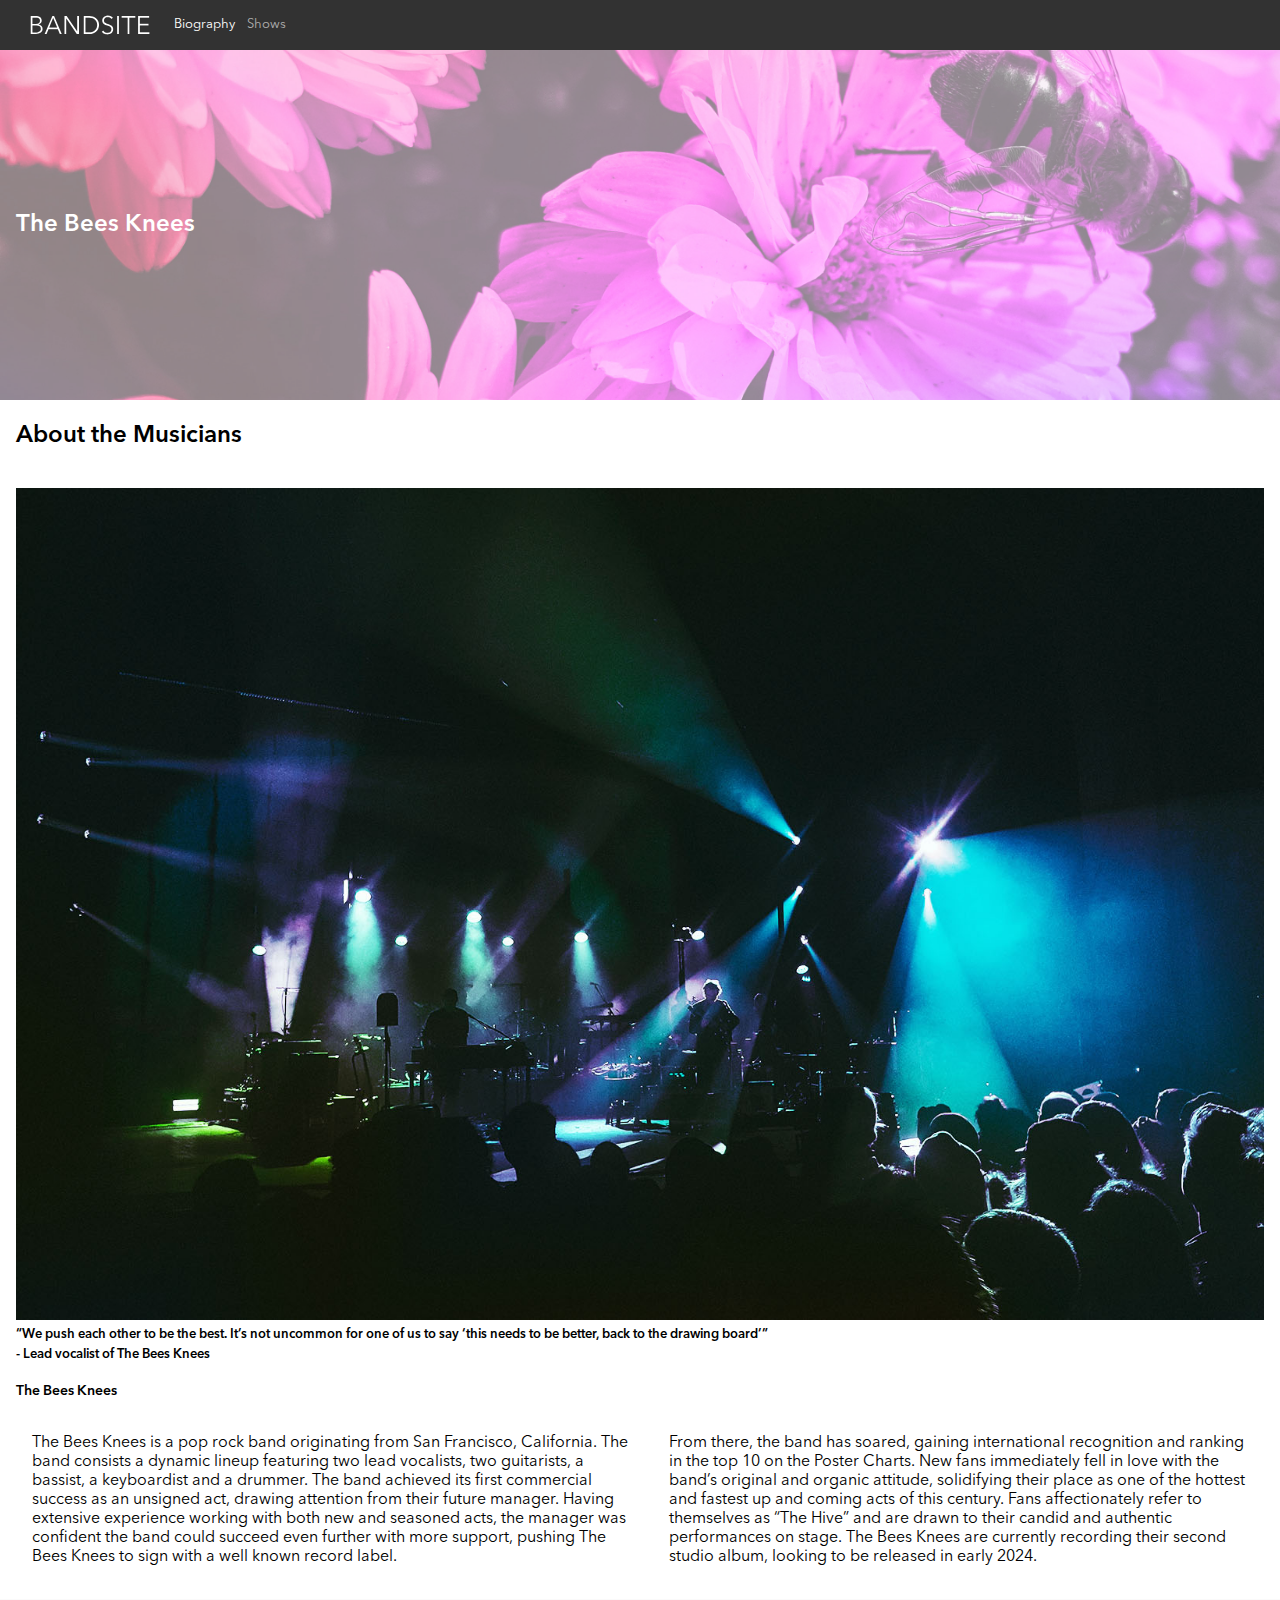
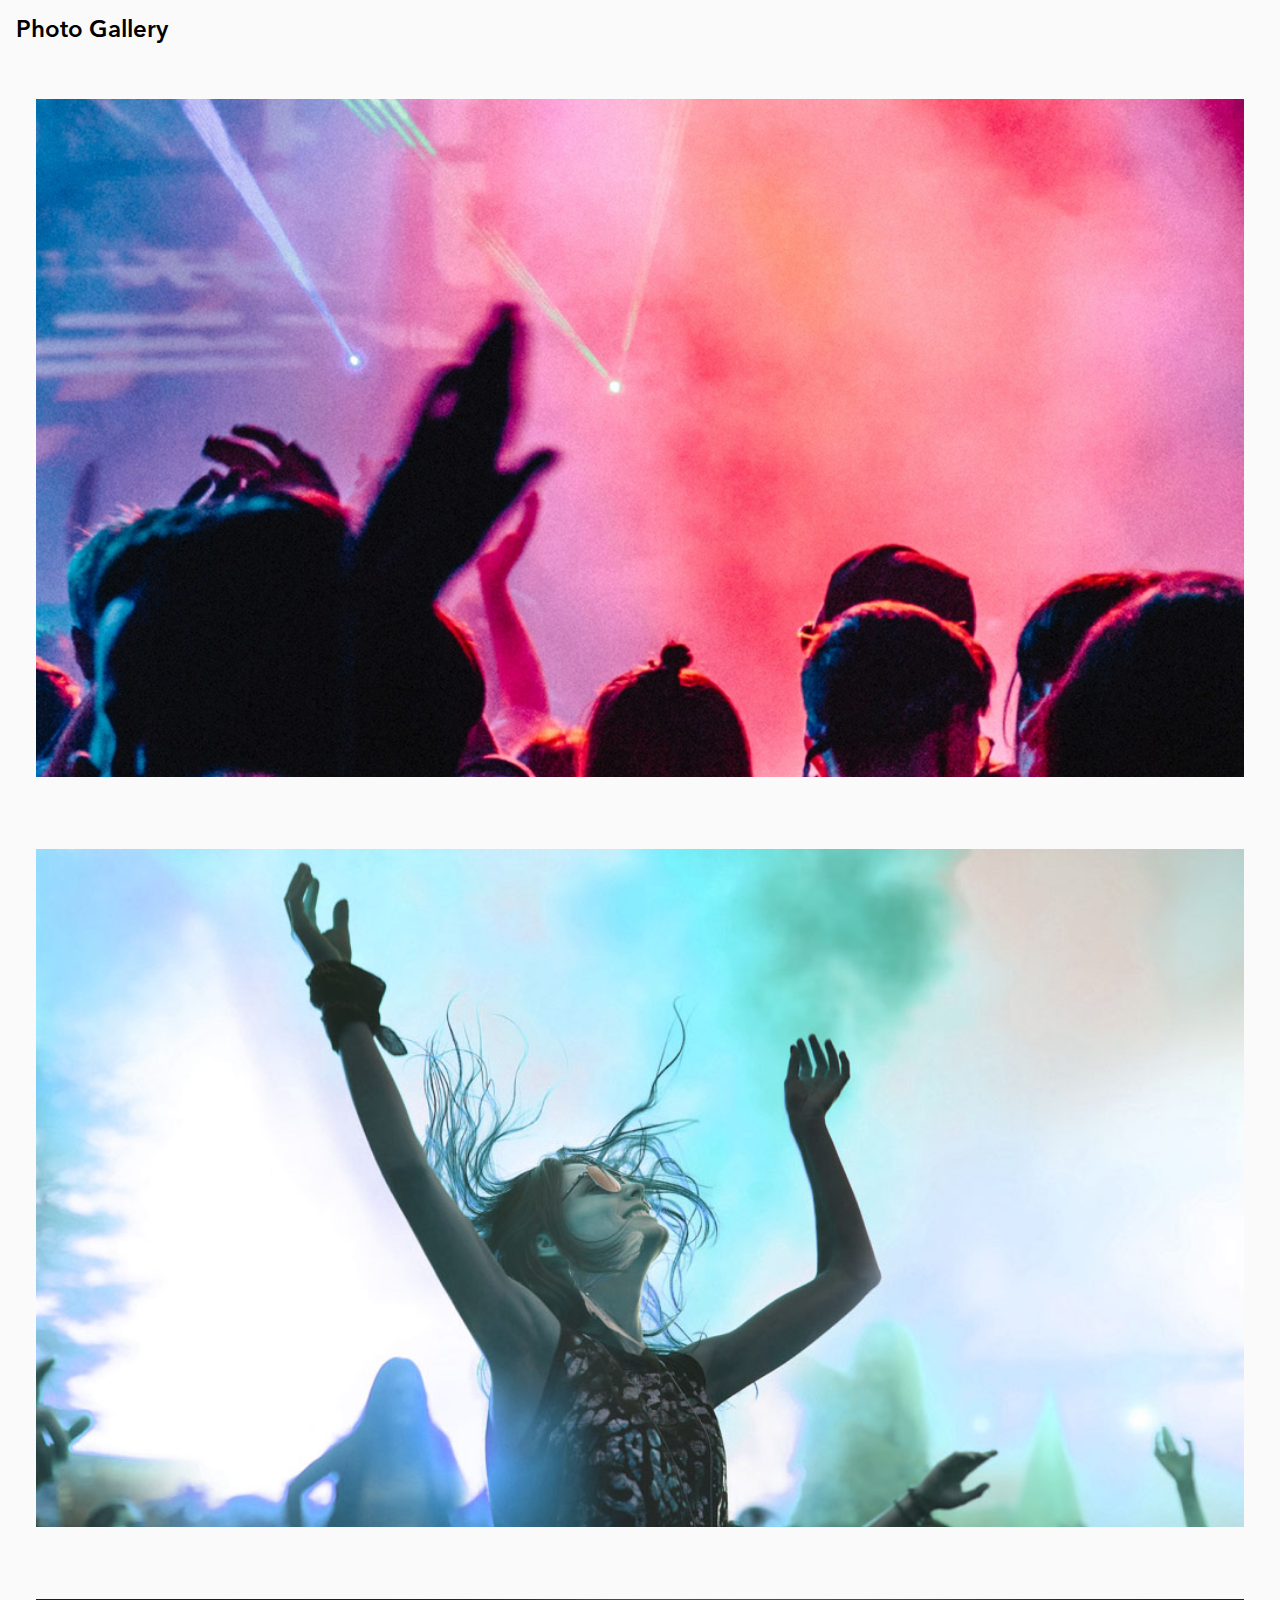
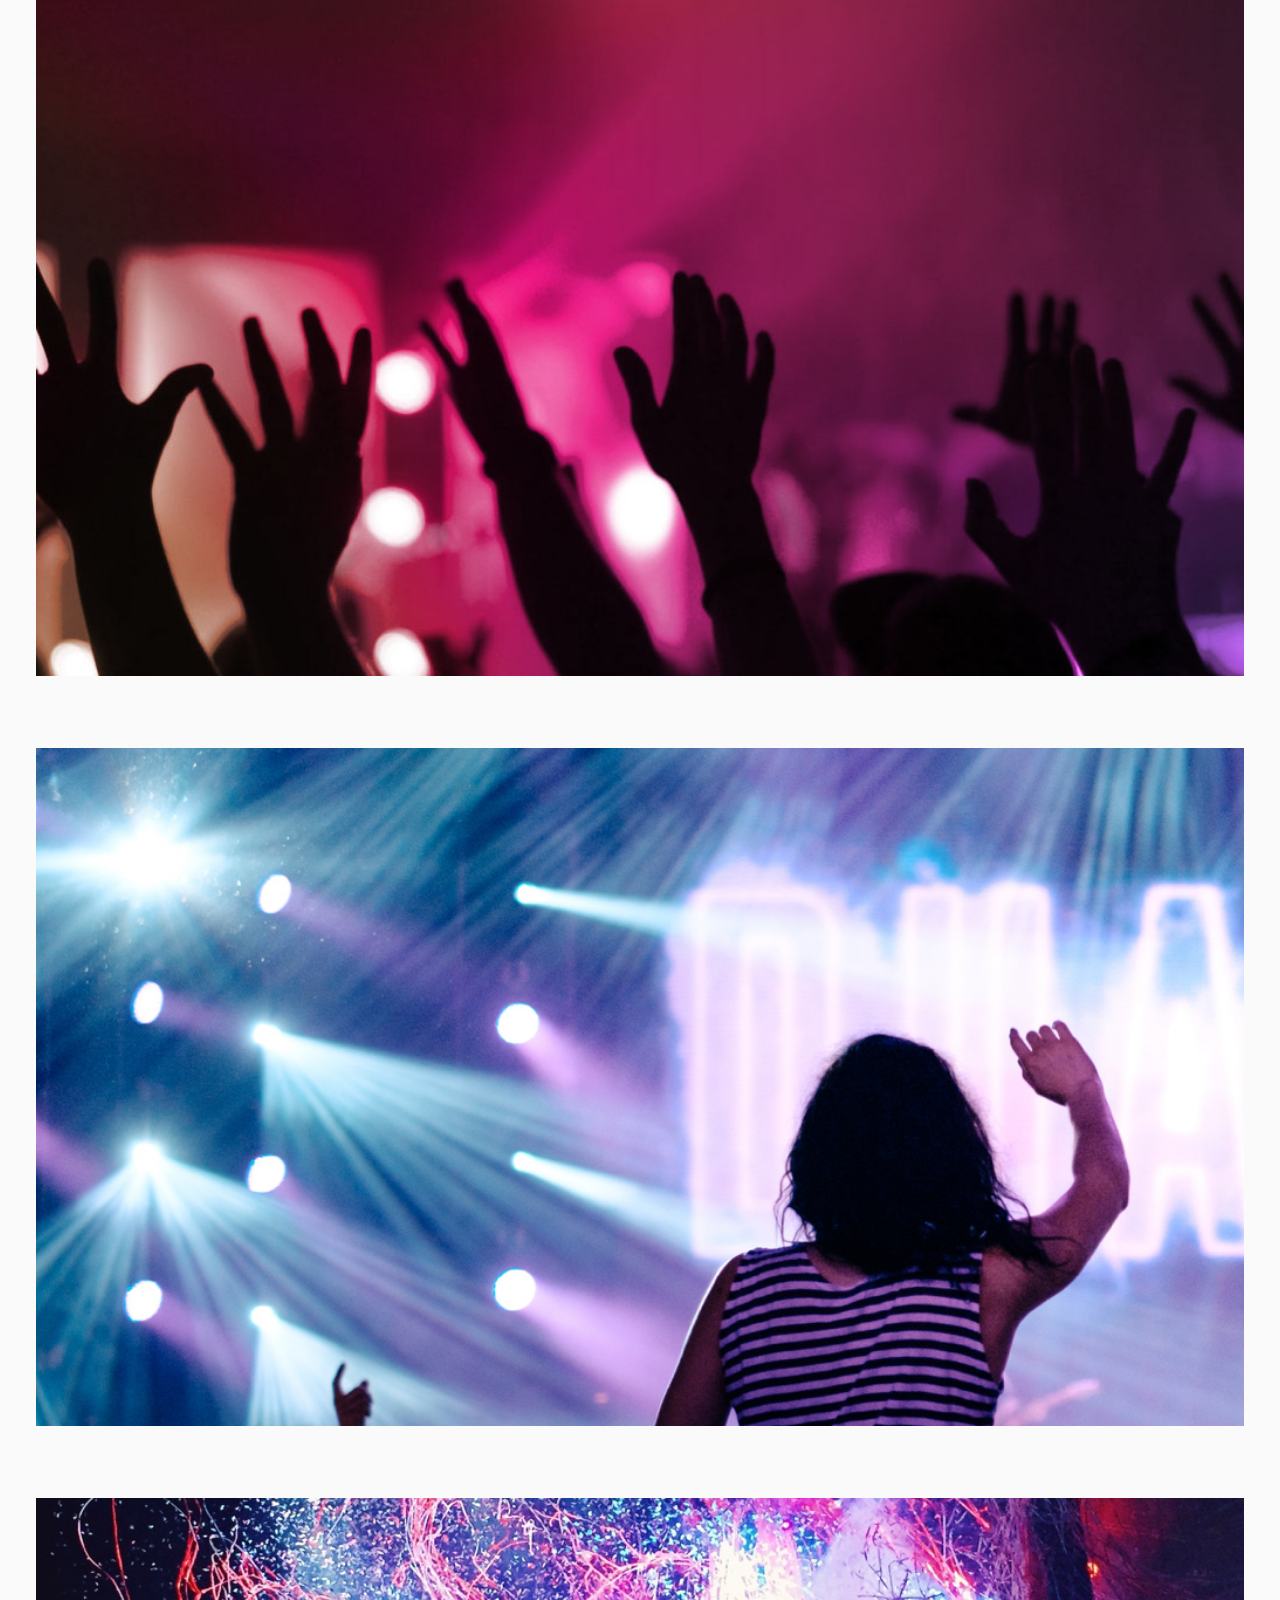
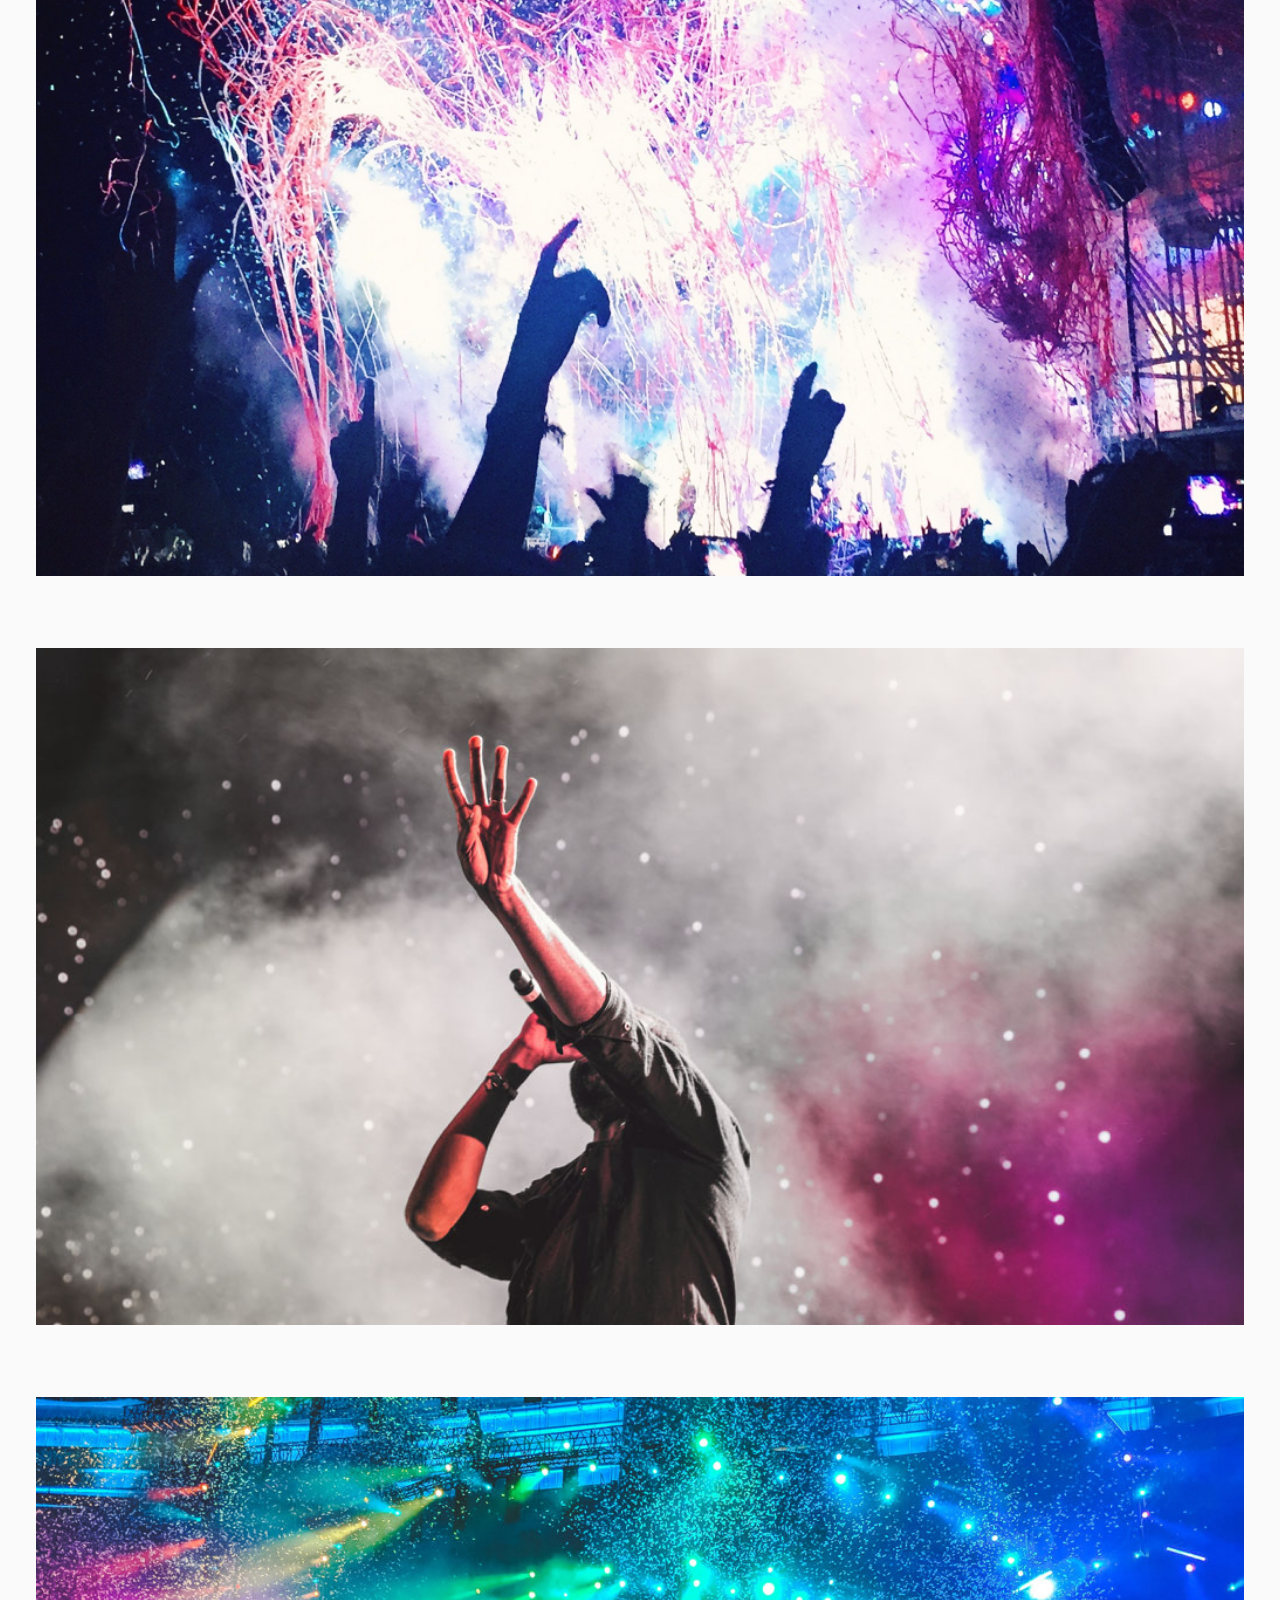
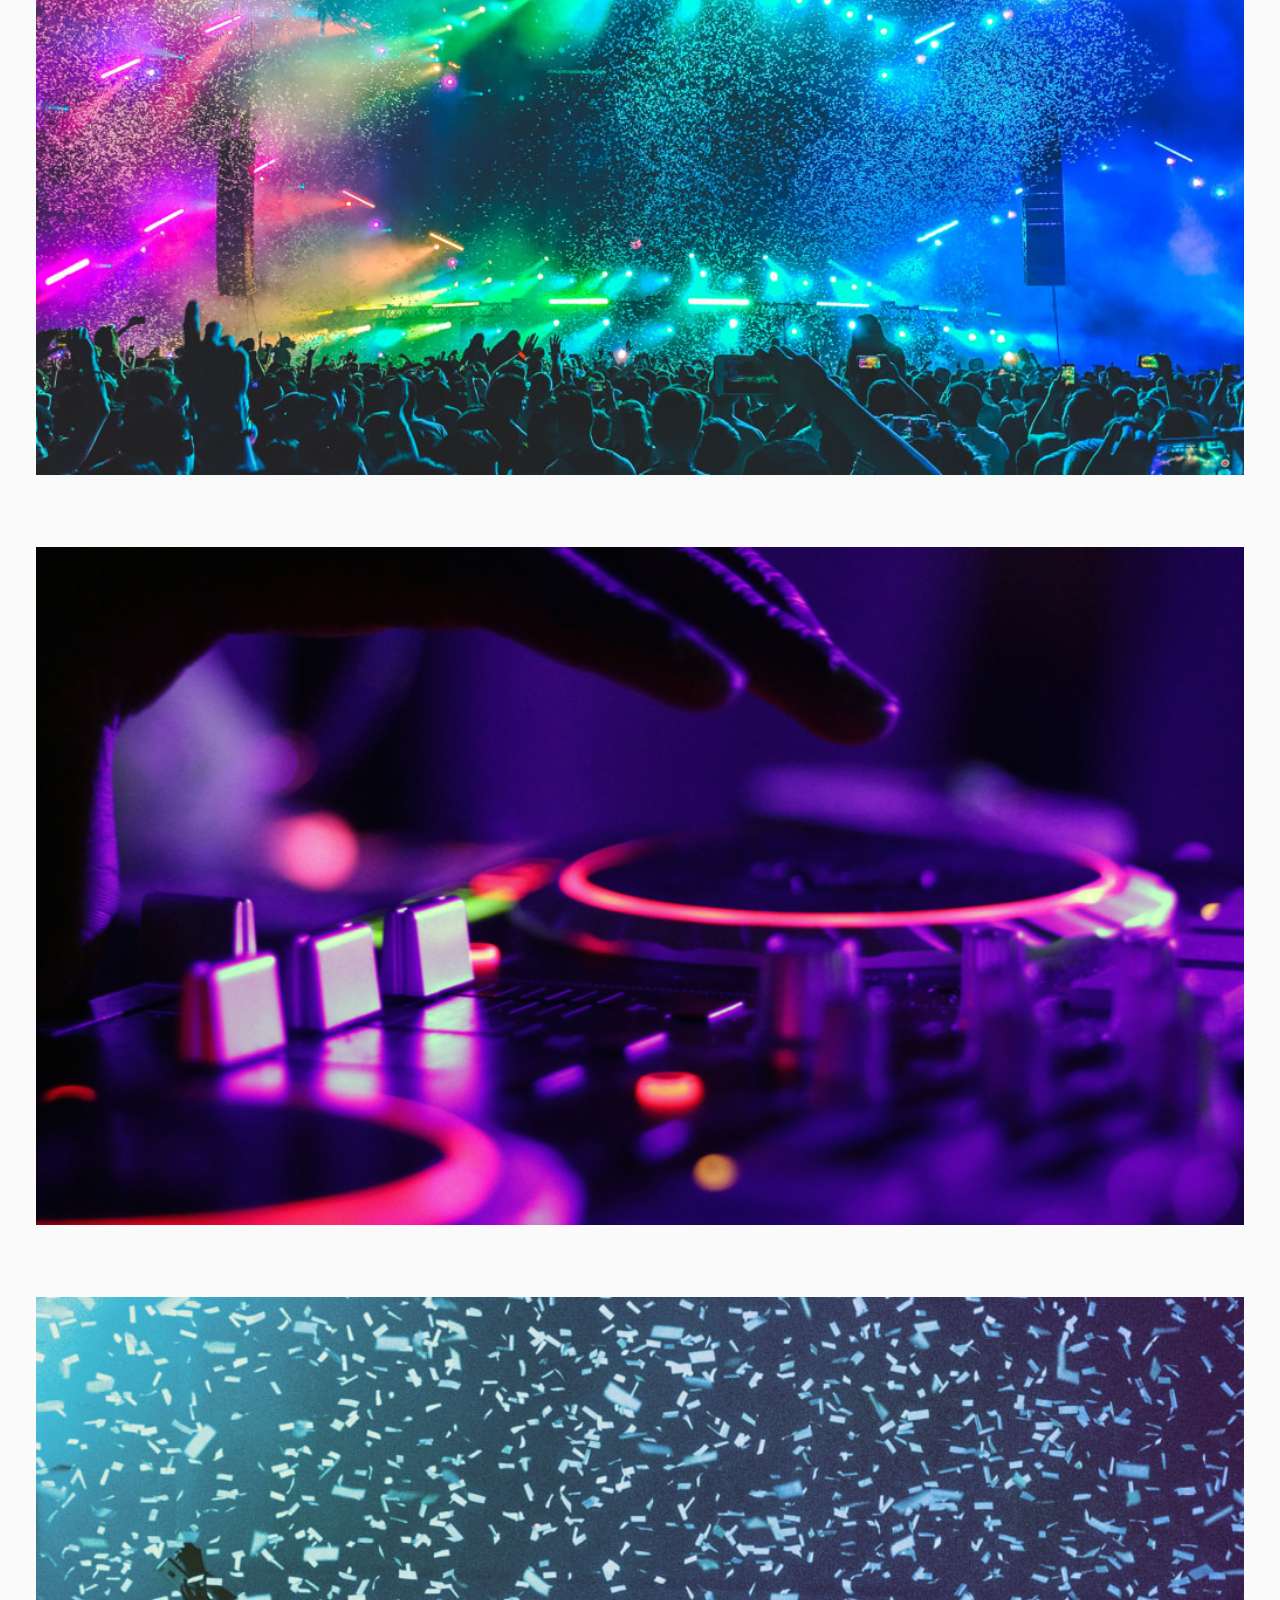
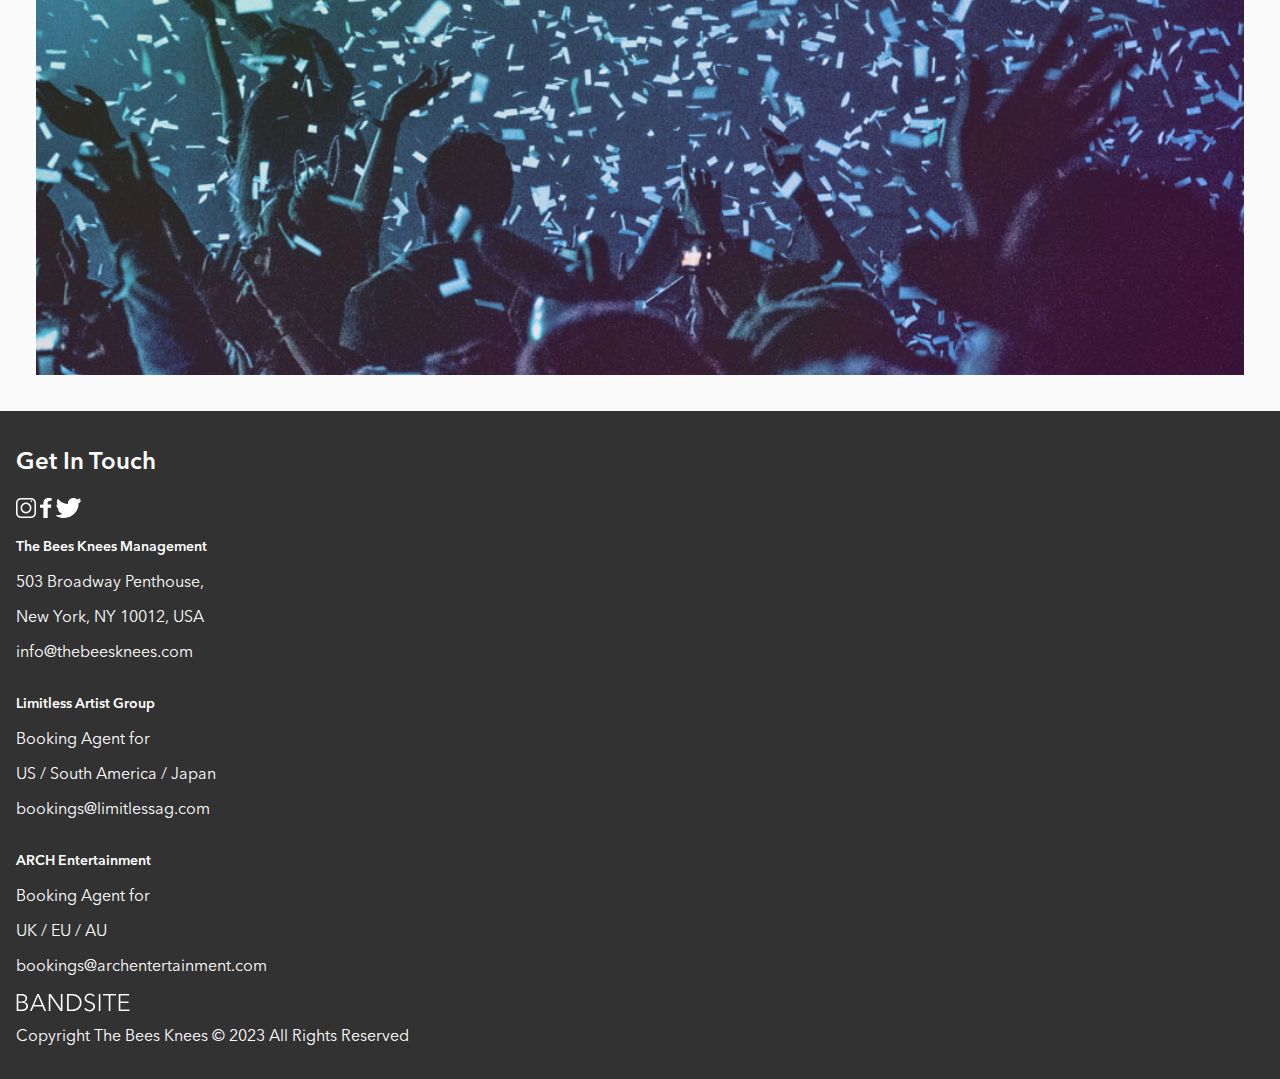
==== index.html @ f6062634 ""add footer classes" git push" ====
<!DOCTYPE html>
<html lang="en">
<head>
    <meta charset="UTF-8">
    <meta name="viewport" content="width=device-width, initial-scale=1.0">
    <link href="/styles/scss/css/bio.css"  rel="stylesheet">
    <title>Bandsite</title>
</head>
<body>
    <header class="header">
        <img src="/assets/logos/Logo-bandsite.svg" alt="logo" class="header__image">
        <nav classs="header__nav-bar">
            <ul class="header__nav-bar__list">
                <li class="header__nav-bar__list__item1">Biography</li>
                <li class="header__nav-bar__list__item2">Shows</li>
            </ul>
        </nav>
    </header>
    <section>
        <div class="hero">
            <h1 class="hero__heading">The Bees Knees</h1>
        </div>
        
    </section>
    <main class="info">
        <h2 class="info__heading">About the Musicians</h2>
        <figure class="info__figure">
            <img class="info__figure__band-img" src="/assets/images/band.jpg" alt="band image">
            <figcaptions class="info__figure__captions">“We push each other to be the best. It’s not uncommon for one of us to say ‘this needs to be better, back to the drawing board’” <br />- Lead vocalist of The Bees Knees</figcaptions>
        </figure>
        <h3 class="info__subheader">The Bees Knees</h3>
        <div class="info__subheader__paragraphs">
            <p class="info__subheader__paragraphs__1">The Bees Knees is a pop rock band originating from San Francisco, California. 
        The band consists a dynamic lineup featuring two lead vocalists, two guitarists, a bassist, a keyboardist and a drummer. 
        The band achieved its first commercial success as an unsigned act, drawing attention from their future manager. 
        Having extensive experience working with both new and seasoned acts, the manager was confident the band could 
        succeed even further with more support, pushing The Bees Knees to sign with a well known record label.</p>
            <p class="info__subheader__paragraphs__2">From there, the band has soared, gaining international recognition and ranking in the top 10 on the Poster Charts. 
            New fans immediately fell in love with the band’s original and organic attitude, solidifying their place as one of 
            the hottest and fastest up and coming acts of this century. Fans affectionately refer to themselves as “The Hive” 
            and are drawn to their candid and authentic performances on stage. The Bees Knees are currently recording 
            their second studio album, looking to be released in early 2024.</p>
        </div>   
    </main>
    <section class="gallery">
        <h2 class="gallery__header">Photo Gallery</h2>
        <div class="gallery__items">
            <img class="gallery__items__photo" src="/assets/images/Photo-gallery-1.jpg" alt="image dancing people">
            <img class="gallery__items__photo" src="/assets/images/Photo-gallery-2.jpg" alt="image dancing woman">
            <img class="gallery__items__photo" src="/assets/images/Photo-gallery-3.jpg" alt="dance floor">
            <img class="gallery__items__photo" src="/assets/images/Photo-gallery-4.jpg" alt="dancing people">
            <img class="gallery__items__photo" src="/assets/images/Photo-gallery-5.jpg" alt="dance floor">
            <img class="gallery__items__photo" src="/assets/images/Photo-gallery-6.jpg" alt="singer">
            <img class="gallery__items__photo" src="/assets/images/Photo-gallery-7.jpg" alt="dance floor">
            <img class="gallery__items__photo" src="/assets/images/Photo-gallery-8.jpg" alt="artist">
            <img class="gallery__items__photo" src="/assets/images/Photo-gallery-9.jpg" alt="dance floor">
        </div>
    </section>
    <footer class="main__footer">
        <div class="main__footer__social">
            <h2>Get In Touch</h2>
            <div class="main__footer__social__icons">
                <img src="/assets/icons/SVG/Icon-instagram.svg" alt="">
                <img src="/assets/icons/SVG/Icon-facebook.svg" alt="">
                <img src="/assets/icons/SVG/Icon-twitter.svg" alt="">
            </div>
        </div>
        <div class="main__footer__address">
            <h3>The Bees Knees Management</h3>
            <p>503 Broadway Penthouse,</p>
            <p>New York, NY 10012, USA</p>   
            <p>info@thebeesknees.com</p>
        </div>
        <div class="main__footer__contact1">
            <h3>Limitless Artist Group</h3>
            <p>Booking Agent for</p>
            <p>US / South America / Japan</p>
            <p>bookings@limitlessag.com</p>
        </div>
        <div class="main__footer__contact2">
            <h3>ARCH Entertainment</h3>
            <p>Booking Agent for</p>
            <p>UK / EU / AU</p>
            <p>bookings@archentertainment.com</p>
        </div >
        <img class="main__footer__logo" src="/assets/logos/Logo-bandsite.svg" alt="logo">
        <p class="main__footer__copyright">Copyright The Bees Knees © 2023 All Rights Reserved</p>
    </footer>
</body>
</html>
---- styles/scss/css/bio.css ----
@font-face {
  font-family: "Avenir Regular";
  src: url("/assets/fonts/AvenirNextLTPro-Regular.otf") format("truetype");
  font-weight: 400;
}
@font-face {
  font-family: "Avenir Demi";
  src: url("/assets/fonts/AvenirNextLTPro-Demi.otf") format("truetype");
  font-weight: 600;
}
@font-face {
  font-family: "Avenir Bold";
  src: url("/assets/fonts/AvenirNextLTPro-Bold.otf") format("truetype");
}
p {
  font-family: "Avenir Regular";
}

h1 {
  font-family: "Avenir Demi";
  font-size: 24px;
  line-height: 32px;
  font-weight: 700;
}

h2 {
  font-family: "Avenir Demi";
  font-size: 24px;
  line-height: 32px;
  font-weight: 700;
}

h3 {
  font-family: "Avenir Demi";
  font-size: 14px;
  line-height: 22px;
  font-weight: 600;
}

ul li {
  font-family: "Avenir Regular";
  font-size: 13px;
  line-height: 18px;
  font-weight: 400;
}

*, *::before,
*::after {
  box-sizing: border-box;
}

body {
  margin: 0;
}

.header {
  background-color: #323232;
  display: flex;
  align-items: center;
}
.header__image {
  display: flex;
  width: 120px;
  height: 20px;
  margin-left: 30px;
}
.header__nav-bar {
  display: flex;
  flex-direction: row;
  align-items: center;
}
.header__nav-bar__list {
  list-style-type: none;
  display: flex;
  padding-left: 12px;
}
.header__nav-bar__list__item1 {
  padding-left: 12px;
  color: #FFFFFF;
}
.header__nav-bar__list__item2 {
  padding-left: 12px;
  color: #AFAFAF;
}

.hero {
  background-image: url(/assets/images/hero-bio.jpg);
  background-position: center center;
  background-size: cover;
  background-repeat: no-repeat;
  height: 350px;
  display: flex;
  width: 100%;
  opacity: 50%;
  align-items: center;
}
.hero__heading {
  text-align: left;
  color: #FFFFFF;
  padding-left: 16px;
}

.info {
  box-sizing: border-box;
  width: 100%;
  display: flex;
  flex-direction: column;
}
.info__heading {
  text-align: left;
  padding-left: 16px;
}
.info__figure {
  padding: 16px;
  margin: 0;
}
.info__figure__band-img {
  width: 100%;
}
.info__figure__captions {
  font-family: "Avenir Demi";
  font-size: 13px;
  line-height: 18px;
  text-align: left;
}
.info__subheader {
  text-align: left;
  margin: 0;
  padding-left: 16px;
}
.info__subheader__paragraphs {
  display: flex;
  flex-direction: column;
  margin: 0;
}
.info__subheader__paragraphs__1 {
  padding: 16px;
  margin: 0;
}
.info__subheader__paragraphs__2 {
  padding: 16px;
  margin: 0;
}
@media (min-width: 768px) {
  .info__subheader__paragraphs {
    display: flex;
    flex-direction: row;
    padding: 16px;
  }
}

.gallery {
  background-color: #FAFAFA;
}
.gallery__header {
  text-align: left;
  margin: 0;
  padding: 16px;
}
.gallery__items {
  display: flex;
  align-items: center;
  flex-direction: column;
}
@media (min-width: 768px) {
  .gallery__items {
    flex-wrap: wrap;
    flex-direction: row;
  }
}
.gallery__items__photo {
  padding: 0 16px 16px 16px;
  width: 100%;
}
@media (min-width: 768px) {
  .gallery__items__photo {
    padding: 36px;
  }
}
@media (min-width: 1279px) {
  .gallery__items__photo {
    padding: 36px;
  }
}

.main__footer {
  background-color: #323232;
  color: #FFFFFF;
  margin: 0;
  display: flex;
  flex-direction: column;
  align-items: flex-start;
  padding: 16px;
}/*# sourceMappingURL=bio.css.map */
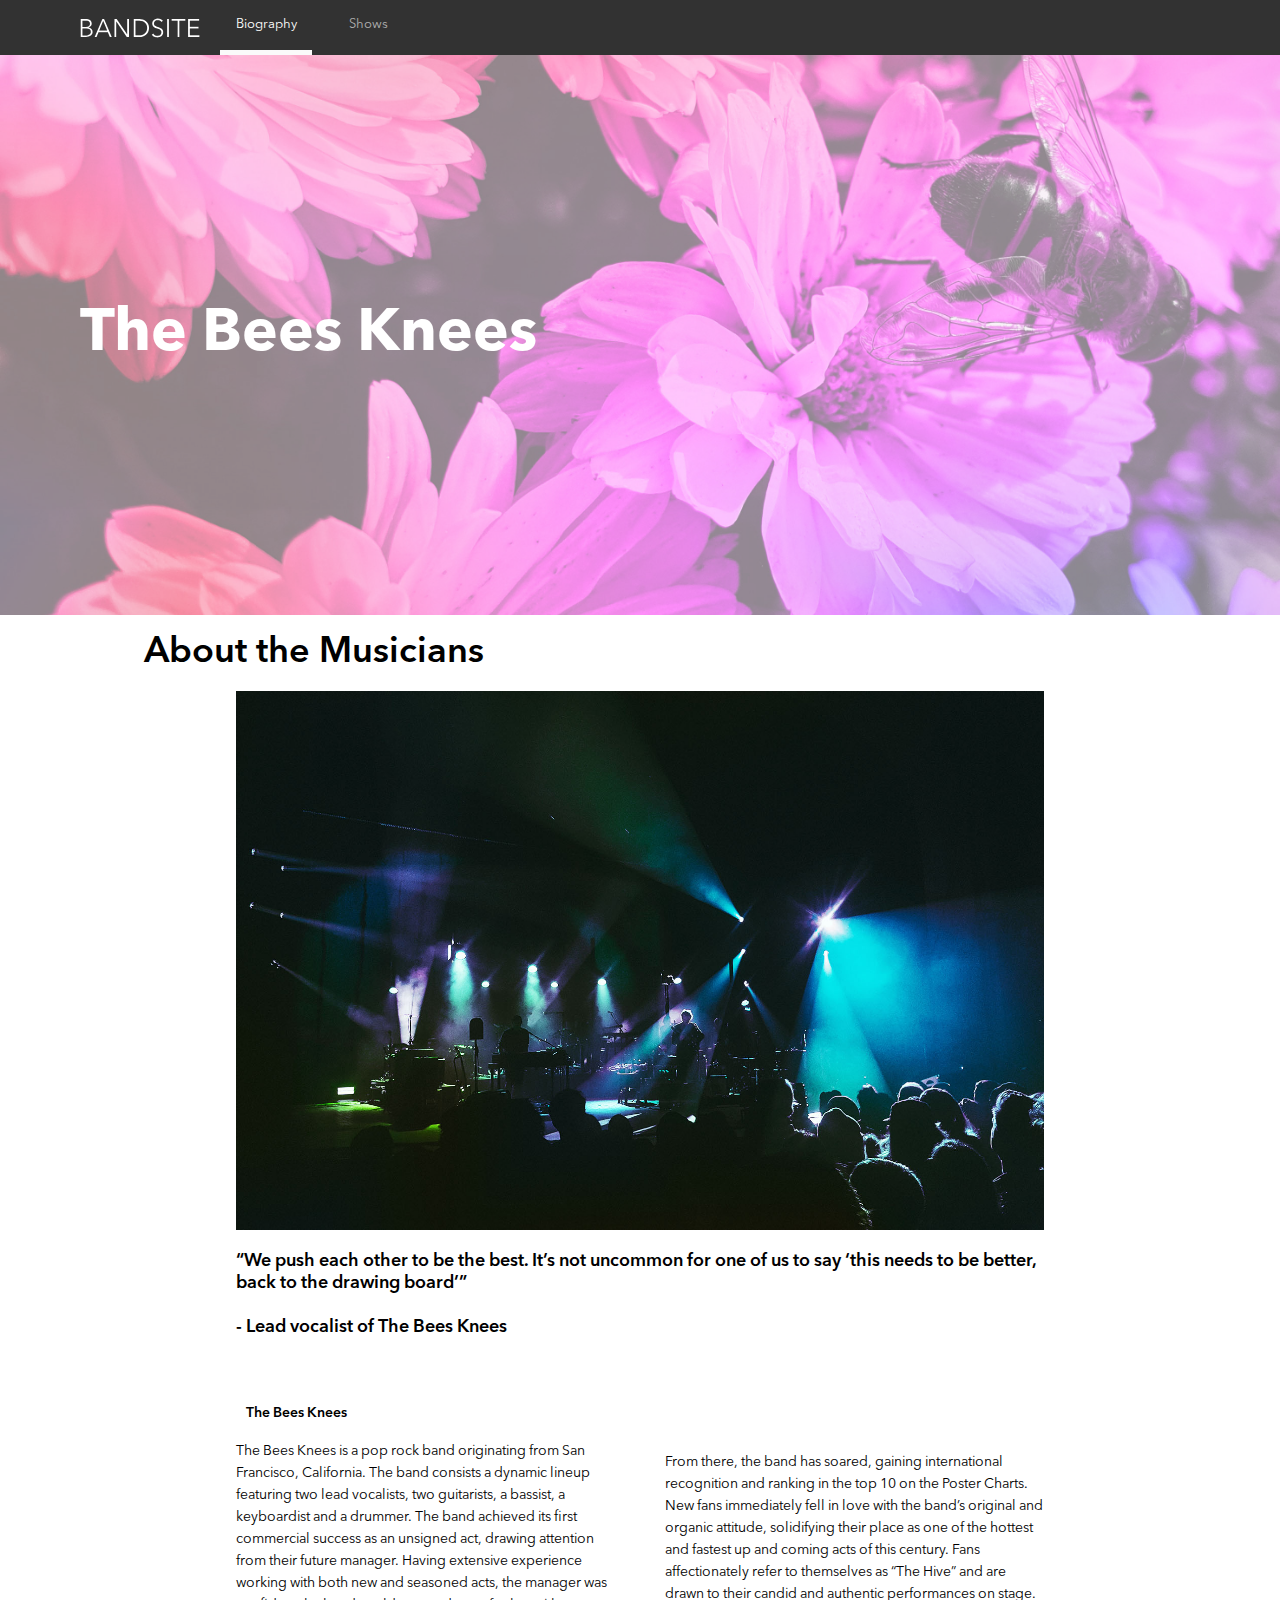
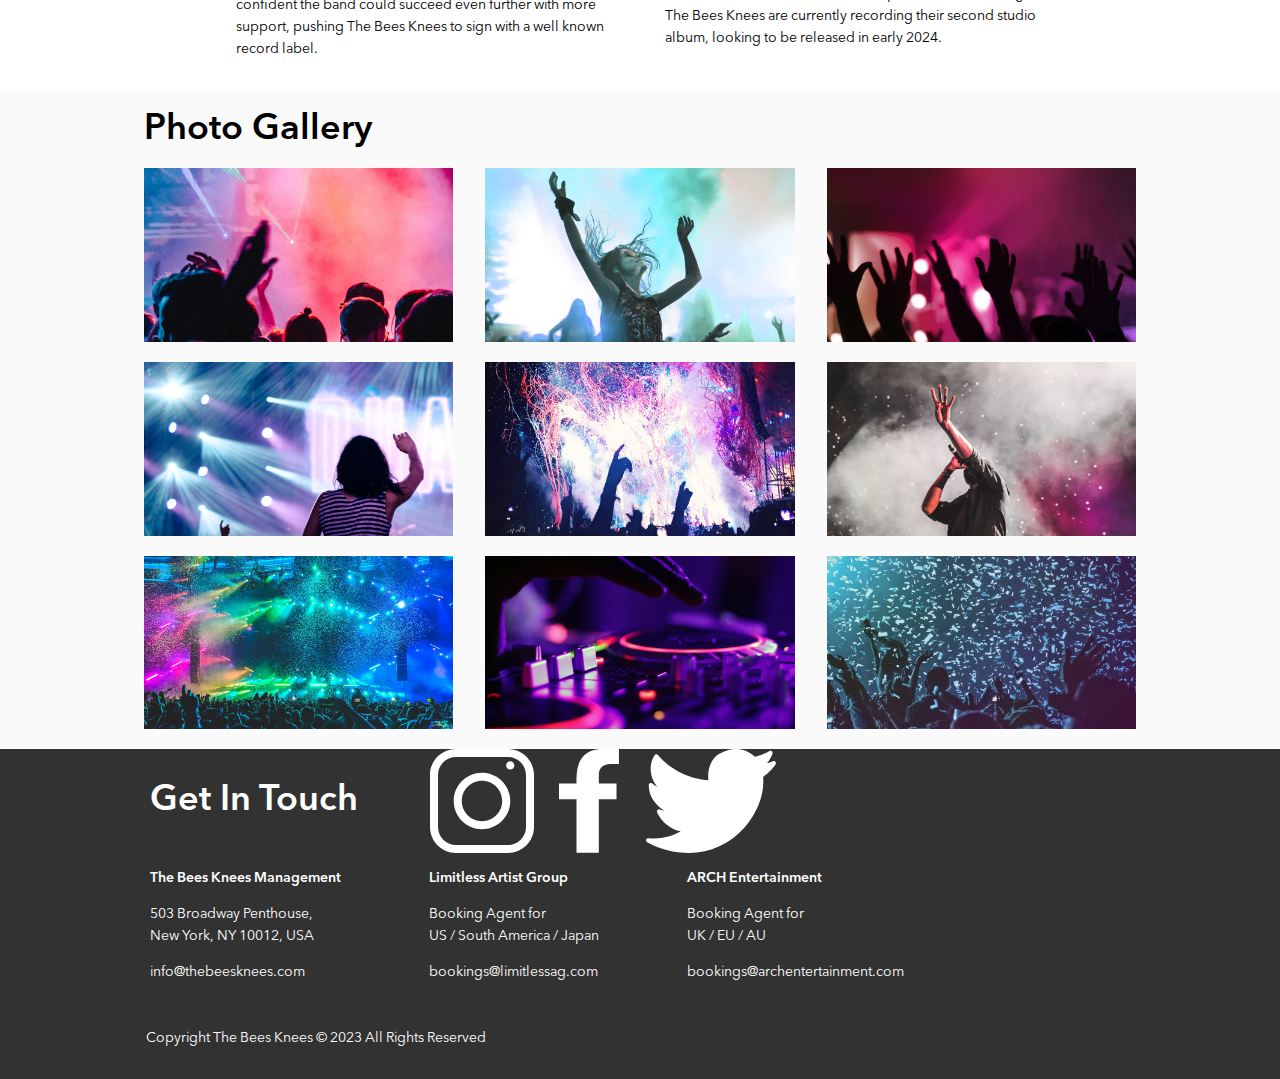
==== commit 2dd03b38: "add tablet and desktop properties" ====
--- a/index.html
+++ b/index.html
@@ -26,34 +26,54 @@
         <h2 class="info__heading">About the Musicians</h2>
         <figure class="info__figure">
             <img class="info__figure__band-img" src="/assets/images/band.jpg" alt="band image">
-            <figcaptions class="info__figure__captions">“We push each other to be the best. It’s not uncommon for one of us to say ‘this needs to be better, back to the drawing board’” <br />- Lead vocalist of The Bees Knees</figcaptions>
+            <figcaptions class="info__figure__captions">“We push each other to be the best. It’s not uncommon for one of us to say ‘this needs to be better, back to the drawing board’” <br /><br />- Lead vocalist of The Bees Knees</figcaptions>
         </figure>
-        <h3 class="info__subheader">The Bees Knees</h3>
-        <div class="info__subheader__paragraphs">
-            <p class="info__subheader__paragraphs__1">The Bees Knees is a pop rock band originating from San Francisco, California. 
-        The band consists a dynamic lineup featuring two lead vocalists, two guitarists, a bassist, a keyboardist and a drummer. 
-        The band achieved its first commercial success as an unsigned act, drawing attention from their future manager. 
-        Having extensive experience working with both new and seasoned acts, the manager was confident the band could 
-        succeed even further with more support, pushing The Bees Knees to sign with a well known record label.</p>
-            <p class="info__subheader__paragraphs__2">From there, the band has soared, gaining international recognition and ranking in the top 10 on the Poster Charts. 
-            New fans immediately fell in love with the band’s original and organic attitude, solidifying their place as one of 
-            the hottest and fastest up and coming acts of this century. Fans affectionately refer to themselves as “The Hive” 
-            and are drawn to their candid and authentic performances on stage. The Bees Knees are currently recording 
-            their second studio album, looking to be released in early 2024.</p>
-        </div>   
+        <div class="subheader__container">
+        <h3 class="subheader__container__heading">The Bees Knees</h3>
+            <div class="subheader__container__paragraphs">
+                <p class="subheader__container__paragraphs__1">The Bees Knees is a pop rock band originating from San Francisco, California. 
+                The band consists a dynamic lineup featuring two lead vocalists, two guitarists, a bassist, a keyboardist and a drummer. 
+                The band achieved its first commercial success as an unsigned act, drawing attention from their future manager. 
+                Having extensive experience working with both new and seasoned acts, the manager was confident the band could 
+                succeed even further with more support, pushing The Bees Knees to sign with a well known record label.</p>
+                <p class="subheader__container__paragraphs__2">From there, the band has soared, gaining international recognition and ranking in the top 10 on the Poster Charts. 
+                New fans immediately fell in love with the band’s original and organic attitude, solidifying their place as one of 
+                the hottest and fastest up and coming acts of this century. Fans affectionately refer to themselves as “The Hive” 
+                and are drawn to their candid and authentic performances on stage. The Bees Knees are currently recording 
+                their second studio album, looking to be released in early 2024.</p>
+            </div>
+        </div> 
     </main>
     <section class="gallery">
         <h2 class="gallery__header">Photo Gallery</h2>
-        <div class="gallery__items">
-            <img class="gallery__items__photo" src="/assets/images/Photo-gallery-1.jpg" alt="image dancing people">
-            <img class="gallery__items__photo" src="/assets/images/Photo-gallery-2.jpg" alt="image dancing woman">
-            <img class="gallery__items__photo" src="/assets/images/Photo-gallery-3.jpg" alt="dance floor">
-            <img class="gallery__items__photo" src="/assets/images/Photo-gallery-4.jpg" alt="dancing people">
-            <img class="gallery__items__photo" src="/assets/images/Photo-gallery-5.jpg" alt="dance floor">
-            <img class="gallery__items__photo" src="/assets/images/Photo-gallery-6.jpg" alt="singer">
-            <img class="gallery__items__photo" src="/assets/images/Photo-gallery-7.jpg" alt="dance floor">
-            <img class="gallery__items__photo" src="/assets/images/Photo-gallery-8.jpg" alt="artist">
-            <img class="gallery__items__photo" src="/assets/images/Photo-gallery-9.jpg" alt="dance floor">
+            <div class="gallery__container">
+                <div class="gallery__container__item">
+                    <img class="gallery__container__item__photo" src="/assets/images/Photo-gallery-1.jpg" alt="image dancing people">
+                </div>
+                <div class="gallery__container__item">
+                    <img class="gallery__container__item__photo" src="/assets/images/Photo-gallery-2.jpg" alt="image dancing woman">
+                </div>
+                <div class="gallery__container__item">
+                    <img class="gallery__container__item__photo" src="/assets/images/Photo-gallery-3.jpg" alt="dance floor">
+                </div>
+                <div class="gallery__container__item">
+                    <img class="gallery__container__item__photo" src="/assets/images/Photo-gallery-4.jpg" alt="dancing people">
+                </div>
+                <div class="gallery__container__item">
+                    <img class="gallery__container__item__photo" src="/assets/images/Photo-gallery-5.jpg" alt="dance floor">
+                </div>
+                <div class="gallery__container__item">
+                    <img class="gallery__container__item__photo" src="/assets/images/Photo-gallery-6.jpg" alt="singer">
+                </div>
+                <div class="gallery__container__item">
+                    <img class="gallery__container__item__photo" src="/assets/images/Photo-gallery-7.jpg" alt="dance floor">
+                </div>
+                <div class="gallery__container__item">
+                    <img class="gallery__container__item__photo" src="/assets/images/Photo-gallery-8.jpg" alt="artist">
+                </div>
+                <div class="gallery__container__item">
+                    <img class="gallery__container__item__photo" src="/assets/images/Photo-gallery-9.jpg" alt="dance floor">
+            </div>
         </div>
     </section>
     <footer class="main__footer">
@@ -64,25 +84,28 @@
                 <img src="/assets/icons/SVG/Icon-facebook.svg" alt="">
                 <img src="/assets/icons/SVG/Icon-twitter.svg" alt="">
             </div>
+            <img class="main__footer__social__logo--right-angle" src="/assets/logos/Logo-bandsite.svg" alt="logo"> 
         </div>
-        <div class="main__footer__address">
-            <h3>The Bees Knees Management</h3>
-            <p>503 Broadway Penthouse,</p>
-            <p>New York, NY 10012, USA</p>   
-            <p>info@thebeesknees.com</p>
+        <div class="main__footer__container">
+            <div class="main__footer__address">
+                <h3>The Bees Knees Management</h3>
+                <p class="main__footer__address main__footer--no-margin">503 Broadway Penthouse,</p>
+                <p class="main__footer__address main__footer--no-margin">New York, NY 10012, USA</p>   
+                <p>info@thebeesknees.com</p>
+            </div>
+            <div class="main__footer__contact1">
+                <h3>Limitless Artist Group</h3>
+                <p class="main__footer__contact1 main__footer--no-margin">Booking Agent for</p>
+                <p class="main__footer__contact1 main__footer--no-margin">US / South America / Japan</p>
+                <p>bookings@limitlessag.com</p>
+            </div>
+            <div class="main__footer__contact2">
+                <h3>ARCH Entertainment</h3>
+                <p class="main__footer__contact2 main__footer--no-margin">Booking Agent for</p>
+                <p class="main__footer__contact2 main__footer--no-margin">UK / EU / AU</p>
+                <p>bookings@archentertainment.com</p>
+            </div>
         </div>
-        <div class="main__footer__contact1">
-            <h3>Limitless Artist Group</h3>
-            <p>Booking Agent for</p>
-            <p>US / South America / Japan</p>
-            <p>bookings@limitlessag.com</p>
-        </div>
-        <div class="main__footer__contact2">
-            <h3>ARCH Entertainment</h3>
-            <p>Booking Agent for</p>
-            <p>UK / EU / AU</p>
-            <p>bookings@archentertainment.com</p>
-        </div >
         <img class="main__footer__logo" src="/assets/logos/Logo-bandsite.svg" alt="logo">
         <p class="main__footer__copyright">Copyright The Bees Knees © 2023 All Rights Reserved</p>
     </footer>
--- a/styles/scss/css/bio.css
+++ b/styles/scss/css/bio.css
@@ -11,37 +11,79 @@
 @font-face {
   font-family: "Avenir Bold";
   src: url("/assets/fonts/AvenirNextLTPro-Bold.otf") format("truetype");
+  font-weight: 700;
 }
 p {
-  font-family: "Avenir Regular";
+  font-family: "Avenir Regular", sans-serif;
+  font-size: 0.813rem;
+  line-height: 1.125rem;
+}
+@media (min-width: 768px) and (max-width: 1279px) {
+  p {
+    font-size: 0.875rem;
+    line-height: 1.375rem;
+  }
+}
+@media (min-width: 1279px) {
+  p {
+    font-size: 0.875rem;
+    line-height: 1.375rem;
+  }
 }
 
 h1 {
-  font-family: "Avenir Demi";
-  font-size: 24px;
-  line-height: 32px;
+  font-family: "Avenir Demi", sans-serif;
+  font-size: 1.5rem;
+  line-height: 2rem;
+}
+@media (min-width: 768px) and (max-width: 1279px) {
+  h1 {
+    font-size: 3.75rem;
+    line-height: 4.25rem;
+  }
+}
+@media (min-width: 1279px) {
+  h1 {
+    font-size: 3.75rem;
+    line-height: 4.25rem;
+  }
+}
+
+h2 {
+  font-family: "Avenir Demi", sans-serif;
+  font-size: 1.5rem;
+  line-height: 2rem;
   font-weight: 700;
 }
-
-h2 {
-  font-family: "Avenir Demi";
-  font-size: 24px;
-  line-height: 32px;
-  font-weight: 700;
+@media (min-width: 768px) and (max-width: 1279px) {
+  h2 {
+    font-size: 2.25rem;
+    line-height: 2.75rem;
+  }
+}
+@media (min-width: 1279px) {
+  h2 {
+    font-size: 2.25rem;
+    line-height: 2.75rem;
+  }
 }
 
 h3 {
-  font-family: "Avenir Demi";
-  font-size: 14px;
-  line-height: 22px;
-  font-weight: 600;
+  font-family: "Avenir Demi", sans-serif;
+  font-size: 0.875rem;
+  line-height: 1.375rem;
+}
+@media (min-width: 768px) and (max-width: 1279px) {
+  h3 {
+    font-size: 0.875rem;
+    line-height: 1.375rem;
+  }
 }
 
 ul li {
-  font-family: "Avenir Regular";
-  font-size: 13px;
-  line-height: 18px;
-  font-weight: 400;
+  font-family: "Avenir Regular", sans-serif;
+  font-size: 0.813rem;
+  line-height: 1.125rem;
 }
 
 *, *::before,
@@ -55,50 +97,119 @@
 
 .header {
   background-color: #323232;
-  display: flex;
-  align-items: center;
+  width: 100%;
+  display: flex;
+  flex-direction: column;
 }
 .header__image {
   display: flex;
+  justify-content: center;
   width: 120px;
   height: 20px;
-  margin-left: 30px;
-}
-.header__nav-bar {
+  margin: 16px auto;
+}
+.header__nav-bar__list {
   display: flex;
   flex-direction: row;
-  align-items: center;
-}
-.header__nav-bar__list {
+  margin: 0 auto;
+  padding: 0;
   list-style-type: none;
-  display: flex;
-  padding-left: 12px;
 }
 .header__nav-bar__list__item1 {
-  padding-left: 12px;
+  width: 50%;
+  text-align: center;
   color: #FFFFFF;
+  border-bottom: 5px solid #FAFAFA;
 }
 .header__nav-bar__list__item2 {
-  padding-left: 12px;
+  width: 50%;
+  text-align: center;
   color: #AFAFAF;
-}
-
+  padding-bottom: 14px;
+}
+
+@media (min-width: 768px) and (max-width: 1279px) {
+  .header {
+    flex-direction: row;
+    align-items: center;
+    padding-left: 36px;
+    gap: 10px;
+  }
+  .header__image {
+    margin: 0;
+  }
+  .header__nav-bar__list {
+    gap: 10px;
+  }
+  .header__nav-bar__list__item1 {
+    padding: 16px;
+  }
+  .header__nav-bar__list__item2 {
+    padding: 16px;
+  }
+}
+@media (min-width: 1279px) {
+  .header {
+    flex-direction: row;
+    align-items: center;
+    padding-left: 5rem;
+    gap: 20px;
+  }
+  .header__image {
+    margin: 0;
+  }
+  .header__nav-bar__list {
+    gap: 20px;
+  }
+  .header__nav-bar__list__item1 {
+    padding: 16px;
+  }
+  .header__nav-bar__list__item2 {
+    padding: 16px;
+  }
+}
 .hero {
   background-image: url(/assets/images/hero-bio.jpg);
   background-position: center center;
   background-size: cover;
   background-repeat: no-repeat;
-  height: 350px;
   display: flex;
   width: 100%;
+  height: 15rem;
   opacity: 50%;
   align-items: center;
+}
+@media (min-width: 768px) and (max-width: 1279px) {
+  .hero {
+    height: 30rem;
+  }
+}
+@media (min-width: 1279px) {
+  .hero {
+    height: 35rem;
+  }
 }
 .hero__heading {
   text-align: left;
   color: #FFFFFF;
   padding-left: 16px;
 }
+@media (min-width: 768px) and (max-width: 1279px) {
+  .hero__heading {
+    font-family: "Avenir Bold";
+    font-size: 3.75rem;
+    line-height: 4.25rem;
+    padding-left: 2rem;
+  }
+}
+@media (min-width: 1279px) {
+  .hero__heading {
+    font-family: "Avenir Bold";
+    font-size: 3.75rem;
+    line-height: 4.25rem;
+    padding-left: 5rem;
+  }
+}
 
 .info {
   box-sizing: border-box;
@@ -106,80 +217,225 @@
   display: flex;
   flex-direction: column;
 }
+@media (min-width: 768px) and (max-width: 1279px) {
+  .info {
+    width: 90%;
+    justify-content: center;
+    margin: 0 auto;
+  }
+}
+@media (min-width: 1279px) {
+  .info {
+    width: 80%;
+    justify-content: center;
+    margin: 0 auto;
+  }
+}
 .info__heading {
   text-align: left;
   padding-left: 16px;
+  margin-top: 1rem;
+  margin-bottom: 1rem;
 }
 .info__figure {
-  padding: 16px;
-  margin: 0;
+  margin: 1rem;
+}
+@media (min-width: 768px) and (max-width: 1279px) {
+  .info__figure {
+    width: 86%;
+    margin: auto;
+  }
+}
+@media (min-width: 1279px) {
+  .info__figure {
+    width: 79%;
+    margin: auto;
+  }
 }
 .info__figure__band-img {
   width: 100%;
+}
+@media (min-width: 768px) and (max-width: 1279px) {
+  .info__figure__band-img {
+    margin: 0 auto;
+    padding-bottom: 16px;
+  }
+}
+@media (min-width: 1279px) {
+  .info__figure__band-img {
+    margin: 0 auto;
+    padding-bottom: 16px;
+  }
 }
 .info__figure__captions {
   font-family: "Avenir Demi";
   font-size: 13px;
   line-height: 18px;
   text-align: left;
-}
-.info__subheader {
+  display: flex;
+  padding-bottom: 16px;
+}
+@media (min-width: 768px) and (max-width: 1279px) {
+  .info__figure__captions {
+    font-size: 1.125rem;
+    line-height: 1.375rem;
+    margin: 0 66px 0 0;
+    padding-bottom: 16px;
+  }
+}
+@media (min-width: 1279px) {
+  .info__figure__captions {
+    font-size: 1.125rem;
+    line-height: 1.375rem;
+    padding-bottom: 16px;
+    display: flex;
+    margin: 0;
+    width: 100%;
+    justify-content: flex-start;
+  }
+}
+@media (min-width: 768px) and (max-width: 1279px) {
+  .info .subheader__container {
+    margin: 0;
+  }
+}
+.info .subheader__container__heading {
   text-align: left;
   margin: 0;
   padding-left: 16px;
 }
-.info__subheader__paragraphs {
-  display: flex;
-  flex-direction: column;
-  margin: 0;
-}
-.info__subheader__paragraphs__1 {
+@media (min-width: 768px) and (max-width: 1279px) {
+  .info .subheader__container__heading {
+    margin: 3rem 0 1rem 0;
+    padding-left: 56px;
+  }
+}
+@media (min-width: 1279px) {
+  .info .subheader__container__heading {
+    margin: 3rem 0 1rem 0;
+    padding-left: 118px;
+  }
+}
+.info .subheader__container__paragraphs {
+  display: flex;
+  flex-direction: column;
+  margin: 0;
+}
+@media (min-width: 768px) and (max-width: 1279px) {
+  .info .subheader__container__paragraphs {
+    width: 100%;
+    flex-direction: row;
+    align-items: center;
+    justify-content: space-evenly;
+    padding-bottom: 2rem;
+  }
+}
+@media (min-width: 1279px) {
+  .info .subheader__container__paragraphs {
+    width: 100%;
+    flex-direction: row;
+    align-items: center;
+    justify-content: center;
+    gap: 50px;
+    padding-bottom: 2rem;
+  }
+}
+.info .subheader__container__paragraphs__1 {
   padding: 16px;
   margin: 0;
 }
-.info__subheader__paragraphs__2 {
+@media (min-width: 768px) and (max-width: 1279px) {
+  .info .subheader__container__paragraphs__1 {
+    padding: 0;
+    width: 39%;
+  }
+}
+@media (min-width: 1279px) {
+  .info .subheader__container__paragraphs__1 {
+    padding: 0;
+    width: 37%;
+  }
+}
+.info .subheader__container__paragraphs__2 {
   padding: 16px;
   margin: 0;
 }
-@media (min-width: 768px) {
-  .info__subheader__paragraphs {
-    display: flex;
-    flex-direction: row;
-    padding: 16px;
+@media (min-width: 768px) and (max-width: 1279px) {
+  .info .subheader__container__paragraphs__2 {
+    padding: 0;
+    width: 39%;
+  }
+}
+@media (min-width: 1279px) {
+  .info .subheader__container__paragraphs__2 {
+    padding: 0;
+    width: 37%;
   }
 }
 
 .gallery {
   background-color: #FAFAFA;
 }
+@media (min-width: 768px) and (max-width: 1279px) {
+  .gallery {
+    padding: 20px;
+  }
+}
+@media (min-width: 1279px) {
+  .gallery {
+    padding: 0 5rem;
+  }
+}
 .gallery__header {
   text-align: left;
   margin: 0;
   padding: 16px;
 }
-.gallery__items {
-  display: flex;
+@media (min-width: 1279px) {
+  .gallery__header {
+    padding: 16px 0 16px 64px;
+  }
+}
+.gallery__container {
+  display: flex;
+  flex-direction: column;
   align-items: center;
-  flex-direction: column;
-}
-@media (min-width: 768px) {
-  .gallery__items {
+}
+@media (min-width: 768px) and (max-width: 1279px) {
+  .gallery__container {
     flex-wrap: wrap;
     flex-direction: row;
   }
 }
-.gallery__items__photo {
+@media (min-width: 1279px) {
+  .gallery__container {
+    justify-content: center;
+    flex-wrap: wrap;
+    flex-direction: row;
+  }
+}
+.gallery__container__item {
+  width: 100%;
+}
+@media (min-width: 768px) and (max-width: 1279px) {
+  .gallery__container__item {
+    width: 33.3333333333%;
+  }
+}
+@media (min-width: 1279px) {
+  .gallery__container__item {
+    width: calc(33.3333333333% - 2rem);
+  }
+}
+.gallery__container__item__photo {
   padding: 0 16px 16px 16px;
   width: 100%;
-}
-@media (min-width: 768px) {
-  .gallery__items__photo {
-    padding: 36px;
-  }
-}
-@media (min-width: 1279px) {
-  .gallery__items__photo {
-    padding: 36px;
+  margin: 0;
+}
+@media (min-width: 1279px) {
+  .gallery__container__item__photo {
+    padding: 0 16px 16px 16px;
+    width: 100%;
   }
 }
 
@@ -191,4 +447,85 @@
   flex-direction: column;
   align-items: flex-start;
   padding: 16px;
+}
+.main__footer__social__icons {
+  display: flex;
+  flex-direction: row;
+  justify-content: space-between;
+}
+.main__footer__social__logo--right-angle {
+  display: none;
+}
+.main__footer__address {
+  display: flex;
+  flex-direction: column;
+}
+.main__footer__contact1 {
+  display: flex;
+  flex-direction: column;
+}
+.main__footer__contact2 {
+  display: flex;
+  flex-direction: column;
+}
+.main__footer--no-margin {
+  margin: 0;
+}
+.main__footer__logo {
+  display: flex;
+  padding-top: 36px;
+}
+
+@media (min-width: 768px) and (max-width: 1279px) {
+  .main__footer__social {
+    display: flex;
+    justify-content: space-around;
+    padding-left: 20px;
+  }
+  .main__footer__social__icons {
+    gap: 25px;
+    margin: 0 40px;
+  }
+  .main__footer__social__logo--right-angle {
+    margin-left: 185px;
+  }
+  .main__footer__container {
+    display: flex;
+    margin: 0 auto;
+    gap: 55px;
+  }
+  .main__footer__logo {
+    display: none;
+  }
+  .main__footer__copyright {
+    padding: 16px;
+  }
+}
+@media (min-width: 1279px) {
+  .main__footer {
+    padding: 0 130px;
+  }
+  .main__footer__social {
+    display: flex;
+    justify-content: space-around;
+    padding-left: 20px;
+  }
+  .main__footer__social__icons {
+    gap: 25px;
+    margin-left: 72px;
+  }
+  .main__footer__social__logo--right-angle {
+    margin-left: 444px;
+  }
+  .main__footer__container {
+    display: flex;
+    margin-left: 20px;
+    gap: 88px;
+  }
+  .main__footer__logo {
+    display: none;
+  }
+  .main__footer__copyright {
+    padding: 16px;
+  }
 }/*# sourceMappingURL=bio.css.map */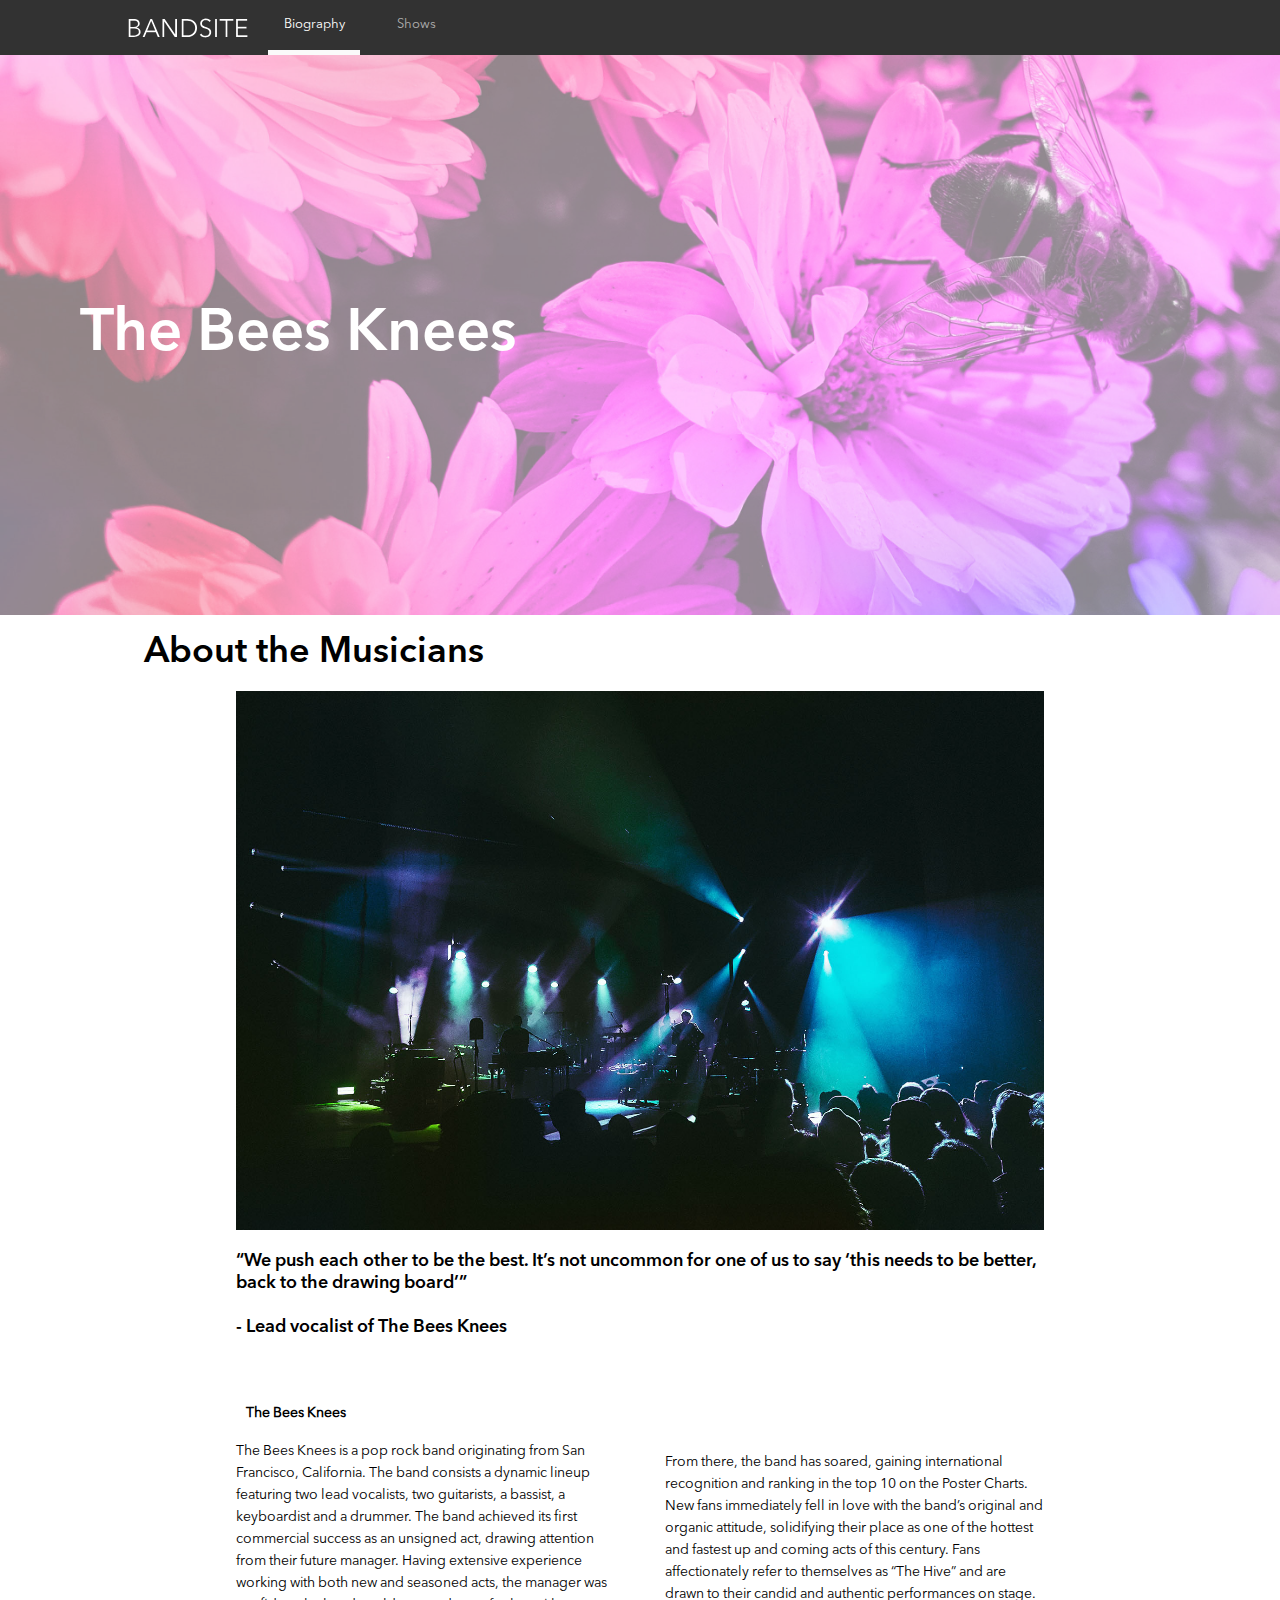
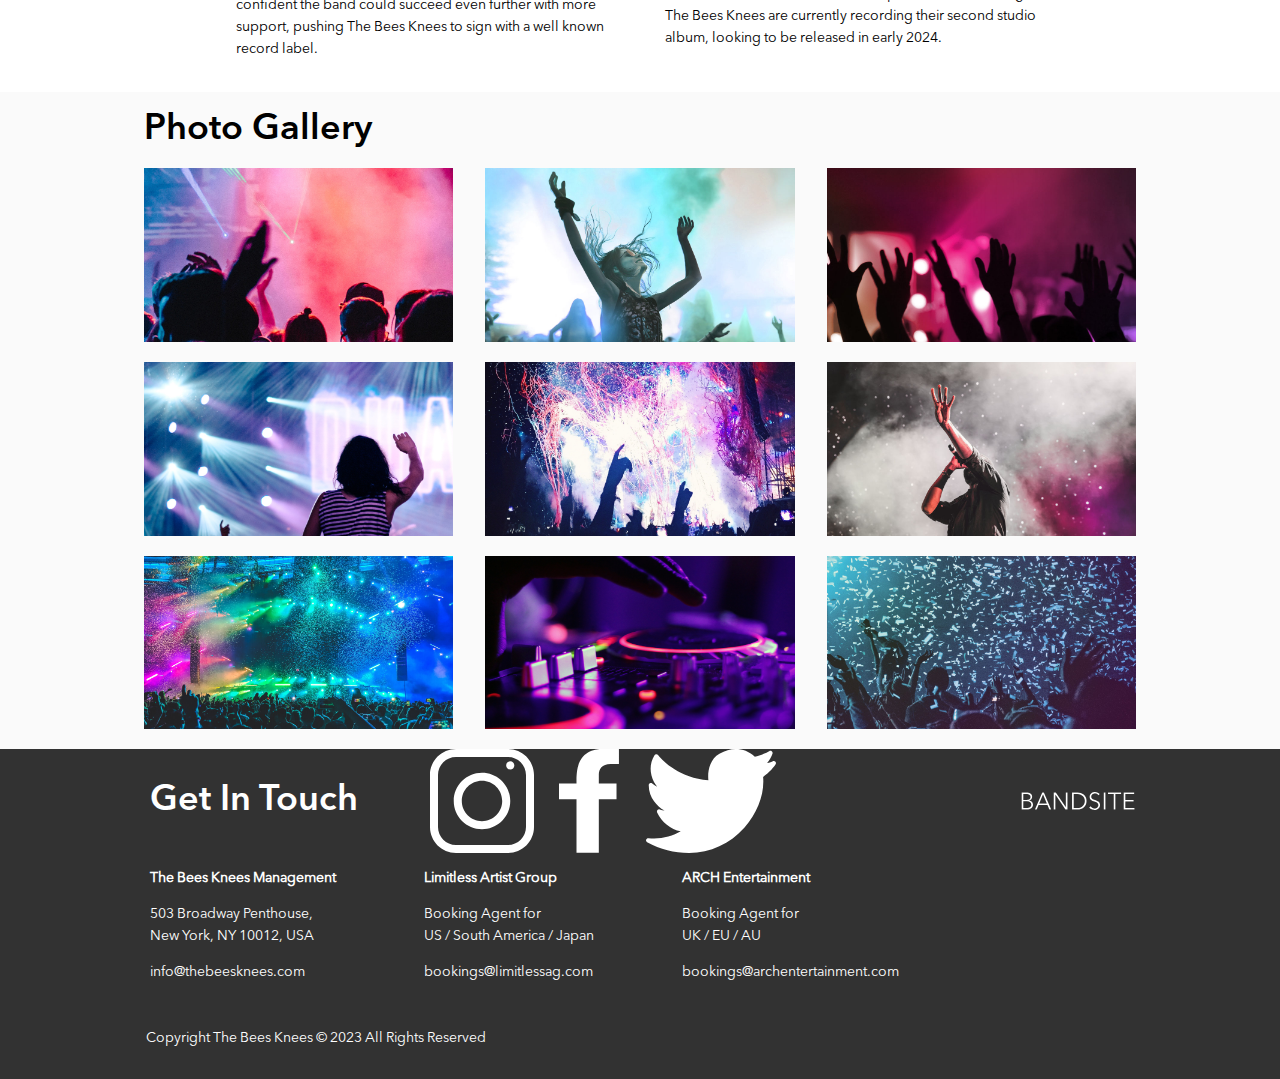
==== commit 8838263e: "add some changes into hero image" ====
--- a/index.html
+++ b/index.html
@@ -109,5 +109,6 @@
         <img class="main__footer__logo" src="/assets/logos/Logo-bandsite.svg" alt="logo">
         <p class="main__footer__copyright">Copyright The Bees Knees © 2023 All Rights Reserved</p>
     </footer>
+    <script src="/scripts/index-page.js"></script>
 </body>
 </html>--- a/styles/scss/css/bio.css
+++ b/styles/scss/css/bio.css
@@ -18,7 +18,7 @@
   font-size: 0.813rem;
   line-height: 1.125rem;
 }
-@media (min-width: 768px) and (max-width: 1279px) {
+@media (min-width: 768px) {
   p {
     font-size: 0.875rem;
     line-height: 1.375rem;
@@ -36,14 +36,16 @@
   font-size: 1.5rem;
   line-height: 2rem;
 }
-@media (min-width: 768px) and (max-width: 1279px) {
+@media (min-width: 768px) {
   h1 {
+    font-family: "Avenir Demi", sans-serif;
     font-size: 3.75rem;
     line-height: 4.25rem;
   }
 }
 @media (min-width: 1279px) {
   h1 {
+    font-family: "Avenir Demi", sans-serif;
     font-size: 3.75rem;
     line-height: 4.25rem;
   }
@@ -53,9 +55,8 @@
   font-family: "Avenir Demi", sans-serif;
   font-size: 1.5rem;
   line-height: 2rem;
-  font-weight: 700;
-}
-@media (min-width: 768px) and (max-width: 1279px) {
+}
+@media (min-width: 768px) {
   h2 {
     font-size: 2.25rem;
     line-height: 2.75rem;
@@ -69,15 +70,9 @@
 }
 
 h3 {
-  font-family: "Avenir Demi", sans-serif;
+  font-family: "Avenir Regular", sans-serif;
   font-size: 0.875rem;
   line-height: 1.375rem;
-}
-@media (min-width: 768px) and (max-width: 1279px) {
-  h3 {
-    font-size: 0.875rem;
-    line-height: 1.375rem;
-  }
 }
 
 ul li {
@@ -86,6 +81,24 @@
   line-height: 1.125rem;
 }
 
+.info__figure__captions {
+  font-family: "Avenir Demi", sans-serif;
+  font-size: 0.813rem;
+  line-height: 1.125rem;
+}
+@media (min-width: 768px) {
+  .info__figure__captions {
+    font-size: 1.125rem;
+    line-height: 1.375rem;
+  }
+}
+@media (min-width: 1279px) {
+  .info__figure__captions {
+    font-size: 1.125rem;
+    line-height: 1.375rem;
+  }
+}
+
 *, *::before,
 *::after {
   box-sizing: border-box;
@@ -106,7 +119,7 @@
   justify-content: center;
   width: 120px;
   height: 20px;
-  margin: 16px auto;
+  margin: 1rem auto;
 }
 .header__nav-bar__list {
   display: flex;
@@ -125,47 +138,47 @@
   width: 50%;
   text-align: center;
   color: #AFAFAF;
-  padding-bottom: 14px;
-}
-
-@media (min-width: 768px) and (max-width: 1279px) {
+  padding-bottom: 0.875rem;
+}
+
+@media (min-width: 768px) {
   .header {
     flex-direction: row;
     align-items: center;
-    padding-left: 36px;
-    gap: 10px;
+    padding-left: 2.25rem;
+    gap: 0.625rem;
   }
   .header__image {
     margin: 0;
   }
   .header__nav-bar__list {
-    gap: 10px;
+    gap: 0.625rem;
   }
   .header__nav-bar__list__item1 {
-    padding: 16px;
+    padding: 1rem;
   }
   .header__nav-bar__list__item2 {
-    padding: 16px;
+    padding: 1rem;
   }
 }
 @media (min-width: 1279px) {
   .header {
     flex-direction: row;
     align-items: center;
-    padding-left: 5rem;
-    gap: 20px;
+    padding-left: 8rem;
+    gap: 1.25rem;
   }
   .header__image {
     margin: 0;
   }
   .header__nav-bar__list {
-    gap: 20px;
+    gap: 1.25rem;
   }
   .header__nav-bar__list__item1 {
-    padding: 16px;
+    padding: 1rem;
   }
   .header__nav-bar__list__item2 {
-    padding: 16px;
+    padding: 1rem;
   }
 }
 .hero {
@@ -179,7 +192,7 @@
   opacity: 50%;
   align-items: center;
 }
-@media (min-width: 768px) and (max-width: 1279px) {
+@media (min-width: 768px) {
   .hero {
     height: 30rem;
   }
@@ -192,11 +205,11 @@
 .hero__heading {
   text-align: left;
   color: #FFFFFF;
-  padding-left: 16px;
-}
-@media (min-width: 768px) and (max-width: 1279px) {
+  padding-left: 1rem;
+}
+@media (min-width: 768px) {
   .hero__heading {
-    font-family: "Avenir Bold";
+    font-family: "Avenir Demi", sans-serif;
     font-size: 3.75rem;
     line-height: 4.25rem;
     padding-left: 2rem;
@@ -204,7 +217,7 @@
 }
 @media (min-width: 1279px) {
   .hero__heading {
-    font-family: "Avenir Bold";
+    font-family: "Avenir Demi", sans-serif;
     font-size: 3.75rem;
     line-height: 4.25rem;
     padding-left: 5rem;
@@ -217,7 +230,7 @@
   display: flex;
   flex-direction: column;
 }
-@media (min-width: 768px) and (max-width: 1279px) {
+@media (min-width: 768px) {
   .info {
     width: 90%;
     justify-content: center;
@@ -233,14 +246,14 @@
 }
 .info__heading {
   text-align: left;
-  padding-left: 16px;
+  padding-left: 1rem;
   margin-top: 1rem;
   margin-bottom: 1rem;
 }
 .info__figure {
   margin: 1rem;
 }
-@media (min-width: 768px) and (max-width: 1279px) {
+@media (min-width: 768px) {
   .info__figure {
     width: 86%;
     margin: auto;
@@ -255,46 +268,39 @@
 .info__figure__band-img {
   width: 100%;
 }
-@media (min-width: 768px) and (max-width: 1279px) {
+@media (min-width: 768px) {
   .info__figure__band-img {
     margin: 0 auto;
-    padding-bottom: 16px;
+    padding-bottom: 1rem;
   }
 }
 @media (min-width: 1279px) {
   .info__figure__band-img {
     margin: 0 auto;
-    padding-bottom: 16px;
+    padding-bottom: 1rem;
   }
 }
 .info__figure__captions {
-  font-family: "Avenir Demi";
-  font-size: 13px;
-  line-height: 18px;
   text-align: left;
   display: flex;
-  padding-bottom: 16px;
-}
-@media (min-width: 768px) and (max-width: 1279px) {
+  padding-bottom: 1rem;
+}
+@media (min-width: 768px) {
   .info__figure__captions {
-    font-size: 1.125rem;
-    line-height: 1.375rem;
     margin: 0 66px 0 0;
-    padding-bottom: 16px;
+    padding-bottom: 1rem;
   }
 }
 @media (min-width: 1279px) {
   .info__figure__captions {
-    font-size: 1.125rem;
-    line-height: 1.375rem;
-    padding-bottom: 16px;
+    padding-bottom: 1rem;
     display: flex;
     margin: 0;
     width: 100%;
     justify-content: flex-start;
   }
 }
-@media (min-width: 768px) and (max-width: 1279px) {
+@media (min-width: 768px) {
   .info .subheader__container {
     margin: 0;
   }
@@ -302,18 +308,18 @@
 .info .subheader__container__heading {
   text-align: left;
   margin: 0;
-  padding-left: 16px;
-}
-@media (min-width: 768px) and (max-width: 1279px) {
+  padding-left: 1rem;
+}
+@media (min-width: 768px) {
   .info .subheader__container__heading {
     margin: 3rem 0 1rem 0;
-    padding-left: 56px;
+    padding-left: 3.5rem;
   }
 }
 @media (min-width: 1279px) {
   .info .subheader__container__heading {
     margin: 3rem 0 1rem 0;
-    padding-left: 118px;
+    padding-left: 7.375rem;
   }
 }
 .info .subheader__container__paragraphs {
@@ -321,7 +327,7 @@
   flex-direction: column;
   margin: 0;
 }
-@media (min-width: 768px) and (max-width: 1279px) {
+@media (min-width: 768px) {
   .info .subheader__container__paragraphs {
     width: 100%;
     flex-direction: row;
@@ -336,15 +342,15 @@
     flex-direction: row;
     align-items: center;
     justify-content: center;
-    gap: 50px;
+    gap: 3.125rem;
     padding-bottom: 2rem;
   }
 }
 .info .subheader__container__paragraphs__1 {
-  padding: 16px;
-  margin: 0;
-}
-@media (min-width: 768px) and (max-width: 1279px) {
+  padding: 1rem;
+  margin: 0;
+}
+@media (min-width: 768px) {
   .info .subheader__container__paragraphs__1 {
     padding: 0;
     width: 39%;
@@ -357,10 +363,10 @@
   }
 }
 .info .subheader__container__paragraphs__2 {
-  padding: 16px;
-  margin: 0;
-}
-@media (min-width: 768px) and (max-width: 1279px) {
+  padding: 1rem;
+  margin: 0;
+}
+@media (min-width: 768px) {
   .info .subheader__container__paragraphs__2 {
     padding: 0;
     width: 39%;
@@ -376,9 +382,9 @@
 .gallery {
   background-color: #FAFAFA;
 }
-@media (min-width: 768px) and (max-width: 1279px) {
+@media (min-width: 768px) {
   .gallery {
-    padding: 20px;
+    padding: 1.25rem;
   }
 }
 @media (min-width: 1279px) {
@@ -389,11 +395,11 @@
 .gallery__header {
   text-align: left;
   margin: 0;
-  padding: 16px;
+  padding: 1rem;
 }
 @media (min-width: 1279px) {
   .gallery__header {
-    padding: 16px 0 16px 64px;
+    padding: 1rem 0 1rem 4rem;
   }
 }
 .gallery__container {
@@ -401,7 +407,7 @@
   flex-direction: column;
   align-items: center;
 }
-@media (min-width: 768px) and (max-width: 1279px) {
+@media (min-width: 768px) {
   .gallery__container {
     flex-wrap: wrap;
     flex-direction: row;
@@ -417,7 +423,7 @@
 .gallery__container__item {
   width: 100%;
 }
-@media (min-width: 768px) and (max-width: 1279px) {
+@media (min-width: 768px) {
   .gallery__container__item {
     width: 33.3333333333%;
   }
@@ -428,13 +434,13 @@
   }
 }
 .gallery__container__item__photo {
-  padding: 0 16px 16px 16px;
+  padding: 0 1rem 1rem 1rem;
   width: 100%;
   margin: 0;
 }
 @media (min-width: 1279px) {
   .gallery__container__item__photo {
-    padding: 0 16px 16px 16px;
+    padding: 0 1rem 1rem 1rem;
     width: 100%;
   }
 }
@@ -446,7 +452,7 @@
   display: flex;
   flex-direction: column;
   align-items: flex-start;
-  padding: 16px;
+  padding: 1rem;
 }
 .main__footer__social__icons {
   display: flex;
@@ -473,59 +479,61 @@
 }
 .main__footer__logo {
   display: flex;
-  padding-top: 36px;
-}
-
-@media (min-width: 768px) and (max-width: 1279px) {
+  padding-top: 2.25rem;
+}
+
+@media (min-width: 768px) {
   .main__footer__social {
     display: flex;
     justify-content: space-around;
-    padding-left: 20px;
+    padding-left: 1.25rem;
   }
   .main__footer__social__icons {
-    gap: 25px;
-    margin: 0 40px;
+    gap: 1.563rem;
+    margin: 0 2.5rem;
   }
   .main__footer__social__logo--right-angle {
-    margin-left: 185px;
+    display: flex;
+    margin-left: 11.563rem;
   }
   .main__footer__container {
     display: flex;
     margin: 0 auto;
-    gap: 55px;
+    gap: 3.438rem;
   }
   .main__footer__logo {
     display: none;
   }
   .main__footer__copyright {
-    padding: 16px;
+    padding: 1rem;
   }
 }
 @media (min-width: 1279px) {
   .main__footer {
-    padding: 0 130px;
+    padding: 0 8.125rem;
   }
   .main__footer__social {
     display: flex;
     justify-content: space-around;
-    padding-left: 20px;
+    padding-left: 1.25rem;
   }
   .main__footer__social__icons {
-    gap: 25px;
-    margin-left: 72px;
+    gap: 1.563rem;
+    margin-left: 4.5rem;
   }
   .main__footer__social__logo--right-angle {
-    margin-left: 444px;
+    display: flex;
+    margin-left: 27.75rem;
   }
   .main__footer__container {
     display: flex;
-    margin-left: 20px;
-    gap: 88px;
+    margin-left: 1.25rem;
+    gap: 5.5rem;
   }
   .main__footer__logo {
     display: none;
   }
   .main__footer__copyright {
-    padding: 16px;
+    padding: 1rem;
   }
 }/*# sourceMappingURL=bio.css.map */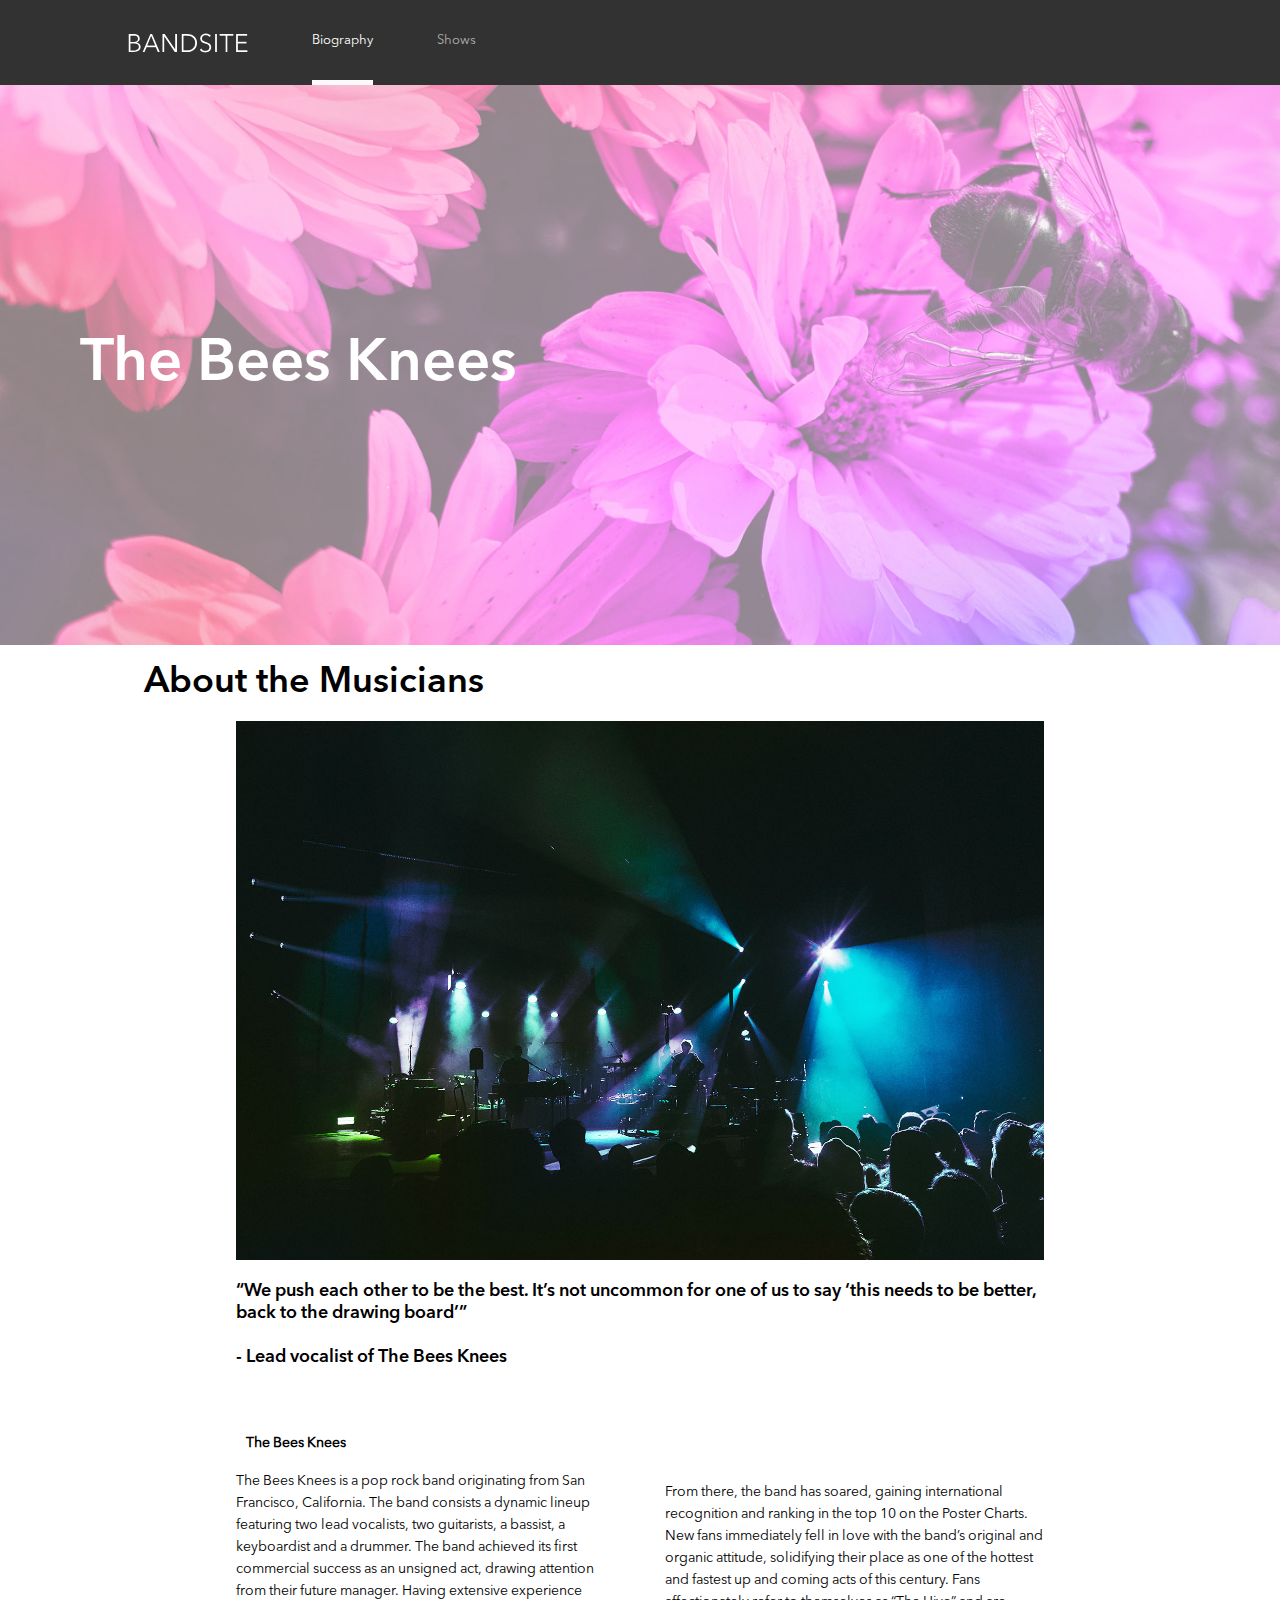
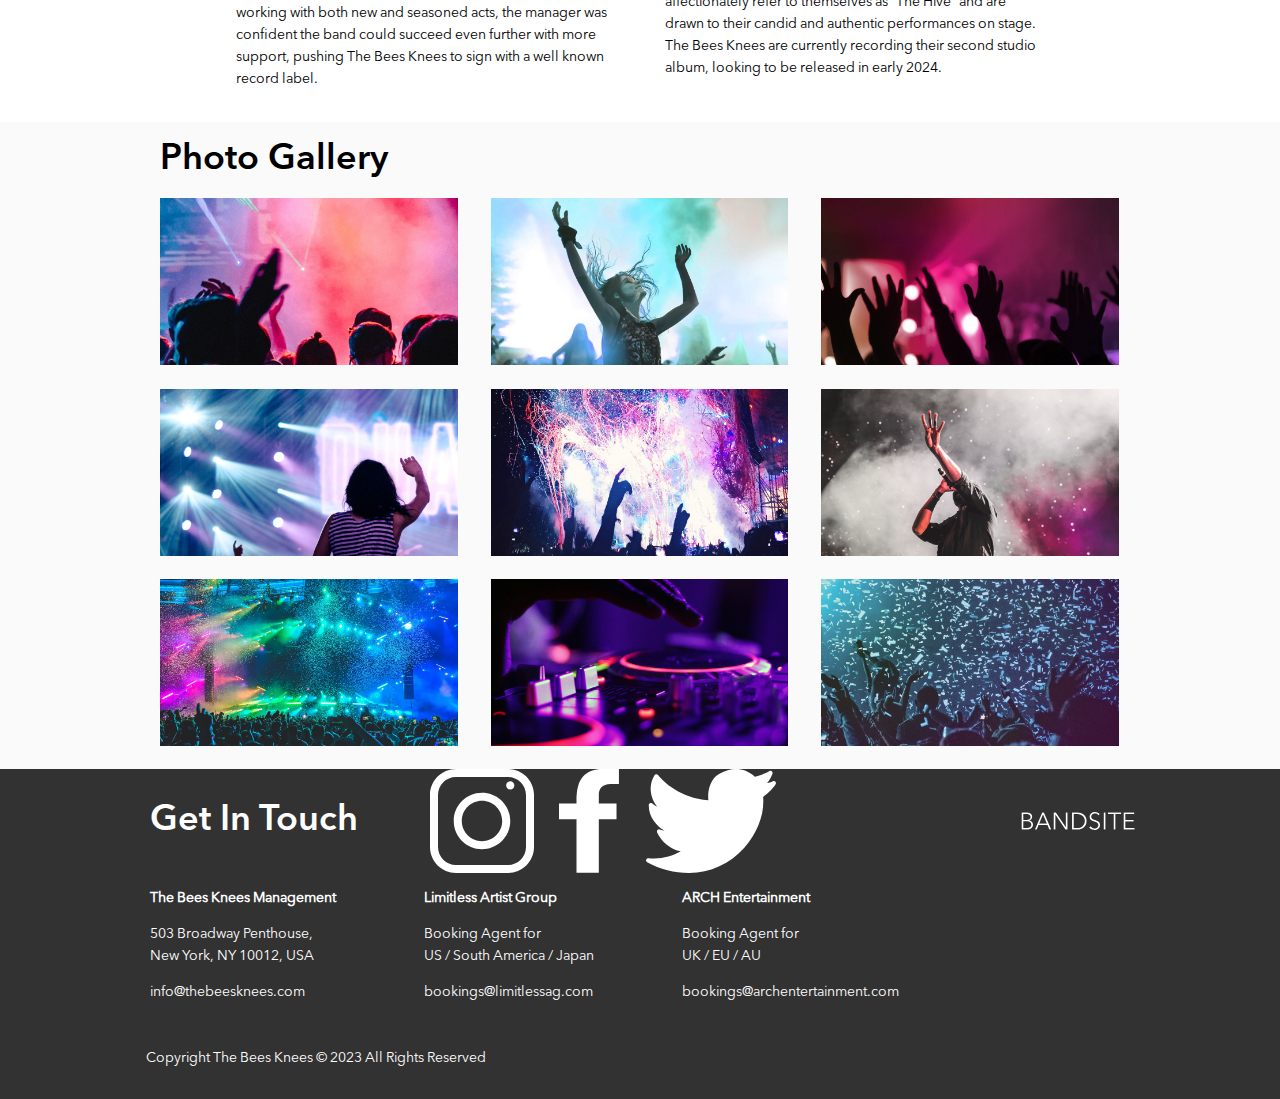
==== commit 22186972: "fix index, shows, styles, separate style for tablet and desktop" ====
--- a/index.html
+++ b/index.html
@@ -8,11 +8,11 @@
 </head>
 <body>
     <header class="header">
-        <img src="/assets/logos/Logo-bandsite.svg" alt="logo" class="header__image">
+        <a href="/index.html"><img src="/assets/logos/Logo-bandsite.svg" alt="logo" class="header__image"></a>
         <nav classs="header__nav-bar">
             <ul class="header__nav-bar__list">
-                <li class="header__nav-bar__list__item1">Biography</li>
-                <li class="header__nav-bar__list__item2">Shows</li>
+                <li class="header__nav-bar__list__item1 header__nav-bar__list--active"><a style="color:#FFFFFF" href="/index.html">Biography</a></li>
+                <li class="header__nav-bar__list__item2 header__nav-bar__list--inactive"><a style="color:#AFAFAF" href="/pages/shows.html">Shows</a></li>
             </ul>
         </nav>
     </header>
--- a/styles/scss/css/bio.css
+++ b/styles/scss/css/bio.css
@@ -13,6 +13,14 @@
   src: url("/assets/fonts/AvenirNextLTPro-Bold.otf") format("truetype");
   font-weight: 700;
 }
+body {
+  margin: 0;
+}
+
+a {
+  text-decoration: none;
+}
+
 p {
   font-family: "Avenir Regular", sans-serif;
   font-size: 0.813rem;
@@ -81,6 +89,74 @@
   line-height: 1.125rem;
 }
 
+.header {
+  background-color: #323232;
+  width: 100%;
+  display: flex;
+  flex-direction: column;
+}
+.header__image {
+  display: flex;
+  justify-content: center;
+  width: 120px;
+  height: 20px;
+  margin: 1rem auto;
+}
+.header__nav-bar__list {
+  display: flex;
+  flex-direction: row;
+  margin: 0 auto;
+  padding: 0;
+  list-style-type: none;
+}
+.header__nav-bar__list__item1 {
+  width: 50%;
+  text-align: center;
+  height: 3rem;
+}
+.header__nav-bar__list__item2 {
+  width: 50%;
+  text-align: center;
+}
+.header__nav-bar__list--active {
+  border-bottom: 5px solid #FAFAFA;
+}
+.header__nav-bar__list--color {
+  color: #FFFFFF;
+}
+.header__nav-bar__list--color {
+  color: #AFAFAF;
+}
+
+@media (min-width: 768px) {
+  .header {
+    flex-direction: row;
+    align-items: center;
+    padding-left: 2.25rem;
+    gap: 4rem;
+  }
+  .header__image {
+    margin: 0;
+    gap: 2rem;
+  }
+  .header__nav-bar__list {
+    gap: 4rem;
+  }
+  .header__nav-bar__list__item1 {
+    margin-top: 2rem;
+  }
+  .header__nav-bar__list__item2 {
+    margin-top: 2rem;
+  }
+}
+@media (min-width: 1279px) {
+  .header {
+    flex-direction: row;
+    align-items: center;
+    padding-left: 8rem;
+    gap: 4rem;
+  }
+}
 .info__figure__captions {
   font-family: "Avenir Demi", sans-serif;
   font-size: 0.813rem;
@@ -99,85 +175,95 @@
   }
 }
 
-*, *::before,
-*::after {
-  box-sizing: border-box;
-}
-
-body {
-  margin: 0;
-}
-
-.header {
+.main__footer {
   background-color: #323232;
-  width: 100%;
-  display: flex;
-  flex-direction: column;
-}
-.header__image {
-  display: flex;
-  justify-content: center;
-  width: 120px;
-  height: 20px;
-  margin: 1rem auto;
-}
-.header__nav-bar__list {
+  color: #FFFFFF;
+  margin: 0;
+  display: flex;
+  flex-direction: column;
+  align-items: flex-start;
+  padding: 1rem;
+}
+.main__footer__social__icons {
   display: flex;
   flex-direction: row;
-  margin: 0 auto;
-  padding: 0;
-  list-style-type: none;
-}
-.header__nav-bar__list__item1 {
-  width: 50%;
-  text-align: center;
-  color: #FFFFFF;
-  border-bottom: 5px solid #FAFAFA;
-}
-.header__nav-bar__list__item2 {
-  width: 50%;
-  text-align: center;
-  color: #AFAFAF;
-  padding-bottom: 0.875rem;
-}
-
-@media (min-width: 768px) {
-  .header {
-    flex-direction: row;
-    align-items: center;
-    padding-left: 2.25rem;
-    gap: 0.625rem;
-  }
-  .header__image {
-    margin: 0;
-  }
-  .header__nav-bar__list {
-    gap: 0.625rem;
-  }
-  .header__nav-bar__list__item1 {
+  justify-content: space-between;
+}
+.main__footer__social__logo--right-angle {
+  display: none;
+}
+.main__footer__address {
+  display: flex;
+  flex-direction: column;
+}
+.main__footer__contact1 {
+  display: flex;
+  flex-direction: column;
+}
+.main__footer__contact2 {
+  display: flex;
+  flex-direction: column;
+}
+.main__footer--no-margin {
+  margin: 0;
+}
+.main__footer__logo {
+  display: flex;
+  padding-top: 2.25rem;
+}
+
+@media (min-width: 768px) {
+  .main__footer__social {
+    display: flex;
+    justify-content: space-around;
+    padding-left: 1.25rem;
+  }
+  .main__footer__social__icons {
+    gap: 1.563rem;
+    margin: 0 2.5rem;
+  }
+  .main__footer__social__logo--right-angle {
+    display: flex;
+    margin-left: 11.563rem;
+  }
+  .main__footer__container {
+    display: flex;
+    margin: 0 auto;
+    gap: 3.438rem;
+  }
+  .main__footer__logo {
+    display: none;
+  }
+  .main__footer__copyright {
     padding: 1rem;
   }
-  .header__nav-bar__list__item2 {
-    padding: 1rem;
-  }
-}
-@media (min-width: 1279px) {
-  .header {
-    flex-direction: row;
-    align-items: center;
-    padding-left: 8rem;
-    gap: 1.25rem;
-  }
-  .header__image {
-    margin: 0;
-  }
-  .header__nav-bar__list {
-    gap: 1.25rem;
-  }
-  .header__nav-bar__list__item1 {
-    padding: 1rem;
-  }
-  .header__nav-bar__list__item2 {
+}
+@media (min-width: 1279px) {
+  .main__footer {
+    padding: 0 8.125rem;
+  }
+  .main__footer__social {
+    display: flex;
+    justify-content: space-around;
+    padding-left: 1.25rem;
+  }
+  .main__footer__social__icons {
+    gap: 1.563rem;
+    margin-left: 4.5rem;
+  }
+  .main__footer__social__logo--right-angle {
+    display: flex;
+    margin-left: 27.75rem;
+  }
+  .main__footer__container {
+    display: flex;
+    margin-left: 1.25rem;
+    gap: 5.5rem;
+  }
+  .main__footer__logo {
+    display: none;
+  }
+  .main__footer__copyright {
     padding: 1rem;
   }
 }
@@ -192,106 +278,167 @@
   opacity: 50%;
   align-items: center;
 }
-@media (min-width: 768px) {
-  .hero {
-    height: 30rem;
-  }
-}
-@media (min-width: 1279px) {
-  .hero {
-    height: 35rem;
-  }
-}
 .hero__heading {
   text-align: left;
   color: #FFFFFF;
   padding-left: 1rem;
 }
-@media (min-width: 768px) {
+
+.info {
+  box-sizing: border-box;
+  width: 100%;
+  display: flex;
+  flex-direction: column;
+}
+.info__heading {
+  text-align: left;
+  padding-left: 1rem;
+  margin-top: 1rem;
+  margin-bottom: 1rem;
+}
+.info__figure {
+  margin: 1rem;
+}
+.info__figure__band-img {
+  width: 100%;
+}
+.info__figure__captions {
+  text-align: left;
+  display: flex;
+  padding-bottom: 1rem;
+}
+
+.subheader__container__heading {
+  text-align: left;
+  margin: 0;
+  padding-left: 1rem;
+}
+.subheader__container__paragraphs {
+  display: flex;
+  flex-direction: column;
+  margin: 0;
+}
+.subheader__container__paragraphs__1 {
+  padding: 1rem;
+  margin: 0;
+}
+.subheader__container__paragraphs__2 {
+  padding: 1rem;
+  margin: 0;
+}
+
+.gallery {
+  background-color: #FAFAFA;
+  display: flex;
+  flex-direction: column;
+}
+.gallery__header {
+  text-align: left;
+  margin: 0;
+  padding: 1rem;
+}
+.gallery__container {
+  display: flex;
+  flex-direction: column;
+  margin-left: 1rem;
+  margin-right: 1rem;
+}
+.gallery__container__item {
+  width: 100%;
+}
+.gallery__container__item__photo {
+  padding: 0 0rem 1rem 0rem;
+  width: 100%;
+  margin: 0px;
+}
+
+@media (min-width: 768px) {
+  .hero {
+    height: 30rem;
+  }
   .hero__heading {
     font-family: "Avenir Demi", sans-serif;
     font-size: 3.75rem;
     line-height: 4.25rem;
     padding-left: 2rem;
   }
-}
-@media (min-width: 1279px) {
+  .info {
+    width: 90%;
+    justify-content: center;
+    margin: 0 auto;
+  }
+  .info__figure {
+    width: 86%;
+    margin: auto;
+  }
+  .info__figure__band-img {
+    margin: 0 auto;
+    padding-bottom: 1rem;
+  }
+  .info__figure__captions {
+    margin: 0 66px 0 0;
+    padding-bottom: 1rem;
+  }
+  .subheader__container {
+    margin: 0;
+  }
+  .subheader__container__heading {
+    margin: 3rem 0 1rem 0;
+    padding-left: 3.5rem;
+  }
+  .subheader__container__paragraphs {
+    width: 100%;
+    flex-direction: row;
+    align-items: center;
+    justify-content: space-evenly;
+    padding-bottom: 2rem;
+  }
+  .subheader__container__paragraphs__1 {
+    padding: 0;
+    width: 39%;
+  }
+  .subheader__container__paragraphs__2 {
+    padding: 0;
+    width: 39%;
+  }
+  .gallery {
+    padding: 1.25rem;
+  }
+  .gallery__container {
+    flex-wrap: wrap;
+    flex-direction: row;
+  }
+  .gallery__container__item {
+    width: 33.3333333333%;
+  }
+  .gallery__container__item__photo {
+    padding: 0 0rem 1.5rem 0rem;
+    width: 90%;
+  }
+}
+@media (min-width: 1279px) {
+  .hero {
+    height: 35rem;
+  }
   .hero__heading {
     font-family: "Avenir Demi", sans-serif;
     font-size: 3.75rem;
     line-height: 4.25rem;
     padding-left: 5rem;
   }
-}
-
-.info {
-  box-sizing: border-box;
-  width: 100%;
-  display: flex;
-  flex-direction: column;
-}
-@media (min-width: 768px) {
-  .info {
-    width: 90%;
-    justify-content: center;
-    margin: 0 auto;
-  }
-}
-@media (min-width: 1279px) {
   .info {
     width: 80%;
     justify-content: center;
     margin: 0 auto;
   }
-}
-.info__heading {
-  text-align: left;
-  padding-left: 1rem;
-  margin-top: 1rem;
-  margin-bottom: 1rem;
-}
-.info__figure {
-  margin: 1rem;
-}
-@media (min-width: 768px) {
-  .info__figure {
-    width: 86%;
-    margin: auto;
-  }
-}
-@media (min-width: 1279px) {
   .info__figure {
     width: 79%;
     margin: auto;
   }
-}
-.info__figure__band-img {
-  width: 100%;
-}
-@media (min-width: 768px) {
   .info__figure__band-img {
     margin: 0 auto;
     padding-bottom: 1rem;
   }
-}
-@media (min-width: 1279px) {
-  .info__figure__band-img {
-    margin: 0 auto;
-    padding-bottom: 1rem;
-  }
-}
-.info__figure__captions {
-  text-align: left;
-  display: flex;
-  padding-bottom: 1rem;
-}
-@media (min-width: 768px) {
-  .info__figure__captions {
-    margin: 0 66px 0 0;
-    padding-bottom: 1rem;
-  }
-}
-@media (min-width: 1279px) {
   .info__figure__captions {
     padding-bottom: 1rem;
     display: flex;
@@ -299,45 +446,11 @@
     width: 100%;
     justify-content: flex-start;
   }
-}
-@media (min-width: 768px) {
-  .info .subheader__container {
-    margin: 0;
-  }
-}
-.info .subheader__container__heading {
-  text-align: left;
-  margin: 0;
-  padding-left: 1rem;
-}
-@media (min-width: 768px) {
-  .info .subheader__container__heading {
-    margin: 3rem 0 1rem 0;
-    padding-left: 3.5rem;
-  }
-}
-@media (min-width: 1279px) {
-  .info .subheader__container__heading {
+  .subheader__container__heading {
     margin: 3rem 0 1rem 0;
     padding-left: 7.375rem;
   }
-}
-.info .subheader__container__paragraphs {
-  display: flex;
-  flex-direction: column;
-  margin: 0;
-}
-@media (min-width: 768px) {
-  .info .subheader__container__paragraphs {
-    width: 100%;
-    flex-direction: row;
-    align-items: center;
-    justify-content: space-evenly;
-    padding-bottom: 2rem;
-  }
-}
-@media (min-width: 1279px) {
-  .info .subheader__container__paragraphs {
+  .subheader__container__paragraphs {
     width: 100%;
     flex-direction: row;
     align-items: center;
@@ -345,195 +458,30 @@
     gap: 3.125rem;
     padding-bottom: 2rem;
   }
-}
-.info .subheader__container__paragraphs__1 {
-  padding: 1rem;
-  margin: 0;
-}
-@media (min-width: 768px) {
-  .info .subheader__container__paragraphs__1 {
-    padding: 0;
-    width: 39%;
-  }
-}
-@media (min-width: 1279px) {
-  .info .subheader__container__paragraphs__1 {
+  .subheader__container__paragraphs__1 {
     padding: 0;
     width: 37%;
   }
-}
-.info .subheader__container__paragraphs__2 {
-  padding: 1rem;
-  margin: 0;
-}
-@media (min-width: 768px) {
-  .info .subheader__container__paragraphs__2 {
-    padding: 0;
-    width: 39%;
-  }
-}
-@media (min-width: 1279px) {
-  .info .subheader__container__paragraphs__2 {
+  .subheader__container__paragraphs__2 {
     padding: 0;
     width: 37%;
   }
-}
-
-.gallery {
-  background-color: #FAFAFA;
-}
-@media (min-width: 768px) {
-  .gallery {
-    padding: 1.25rem;
-  }
-}
-@media (min-width: 1279px) {
   .gallery {
     padding: 0 5rem;
   }
-}
-.gallery__header {
-  text-align: left;
-  margin: 0;
-  padding: 1rem;
-}
-@media (min-width: 1279px) {
   .gallery__header {
-    padding: 1rem 0 1rem 4rem;
-  }
-}
-.gallery__container {
-  display: flex;
-  flex-direction: column;
-  align-items: center;
-}
-@media (min-width: 768px) {
-  .gallery__container {
-    flex-wrap: wrap;
-    flex-direction: row;
-  }
-}
-@media (min-width: 1279px) {
+    padding: 1rem 0 1rem 5rem;
+  }
   .gallery__container {
     justify-content: center;
     flex-wrap: wrap;
     flex-direction: row;
   }
-}
-.gallery__container__item {
-  width: 100%;
-}
-@media (min-width: 768px) {
-  .gallery__container__item {
-    width: 33.3333333333%;
-  }
-}
-@media (min-width: 1279px) {
   .gallery__container__item {
     width: calc(33.3333333333% - 2rem);
   }
-}
-.gallery__container__item__photo {
-  padding: 0 1rem 1rem 1rem;
-  width: 100%;
-  margin: 0;
-}
-@media (min-width: 1279px) {
   .gallery__container__item__photo {
-    padding: 0 1rem 1rem 1rem;
-    width: 100%;
-  }
-}
-
-.main__footer {
-  background-color: #323232;
-  color: #FFFFFF;
-  margin: 0;
-  display: flex;
-  flex-direction: column;
-  align-items: flex-start;
-  padding: 1rem;
-}
-.main__footer__social__icons {
-  display: flex;
-  flex-direction: row;
-  justify-content: space-between;
-}
-.main__footer__social__logo--right-angle {
-  display: none;
-}
-.main__footer__address {
-  display: flex;
-  flex-direction: column;
-}
-.main__footer__contact1 {
-  display: flex;
-  flex-direction: column;
-}
-.main__footer__contact2 {
-  display: flex;
-  flex-direction: column;
-}
-.main__footer--no-margin {
-  margin: 0;
-}
-.main__footer__logo {
-  display: flex;
-  padding-top: 2.25rem;
-}
-
-@media (min-width: 768px) {
-  .main__footer__social {
-    display: flex;
-    justify-content: space-around;
-    padding-left: 1.25rem;
-  }
-  .main__footer__social__icons {
-    gap: 1.563rem;
-    margin: 0 2.5rem;
-  }
-  .main__footer__social__logo--right-angle {
-    display: flex;
-    margin-left: 11.563rem;
-  }
-  .main__footer__container {
-    display: flex;
-    margin: 0 auto;
-    gap: 3.438rem;
-  }
-  .main__footer__logo {
-    display: none;
-  }
-  .main__footer__copyright {
-    padding: 1rem;
-  }
-}
-@media (min-width: 1279px) {
-  .main__footer {
-    padding: 0 8.125rem;
-  }
-  .main__footer__social {
-    display: flex;
-    justify-content: space-around;
-    padding-left: 1.25rem;
-  }
-  .main__footer__social__icons {
-    gap: 1.563rem;
-    margin-left: 4.5rem;
-  }
-  .main__footer__social__logo--right-angle {
-    display: flex;
-    margin-left: 27.75rem;
-  }
-  .main__footer__container {
-    display: flex;
-    margin-left: 1.25rem;
-    gap: 5.5rem;
-  }
-  .main__footer__logo {
-    display: none;
-  }
-  .main__footer__copyright {
-    padding: 1rem;
+    padding: 0 1rem 1.2rem 1rem;
+    width: 90%;
   }
 }/*# sourceMappingURL=bio.css.map */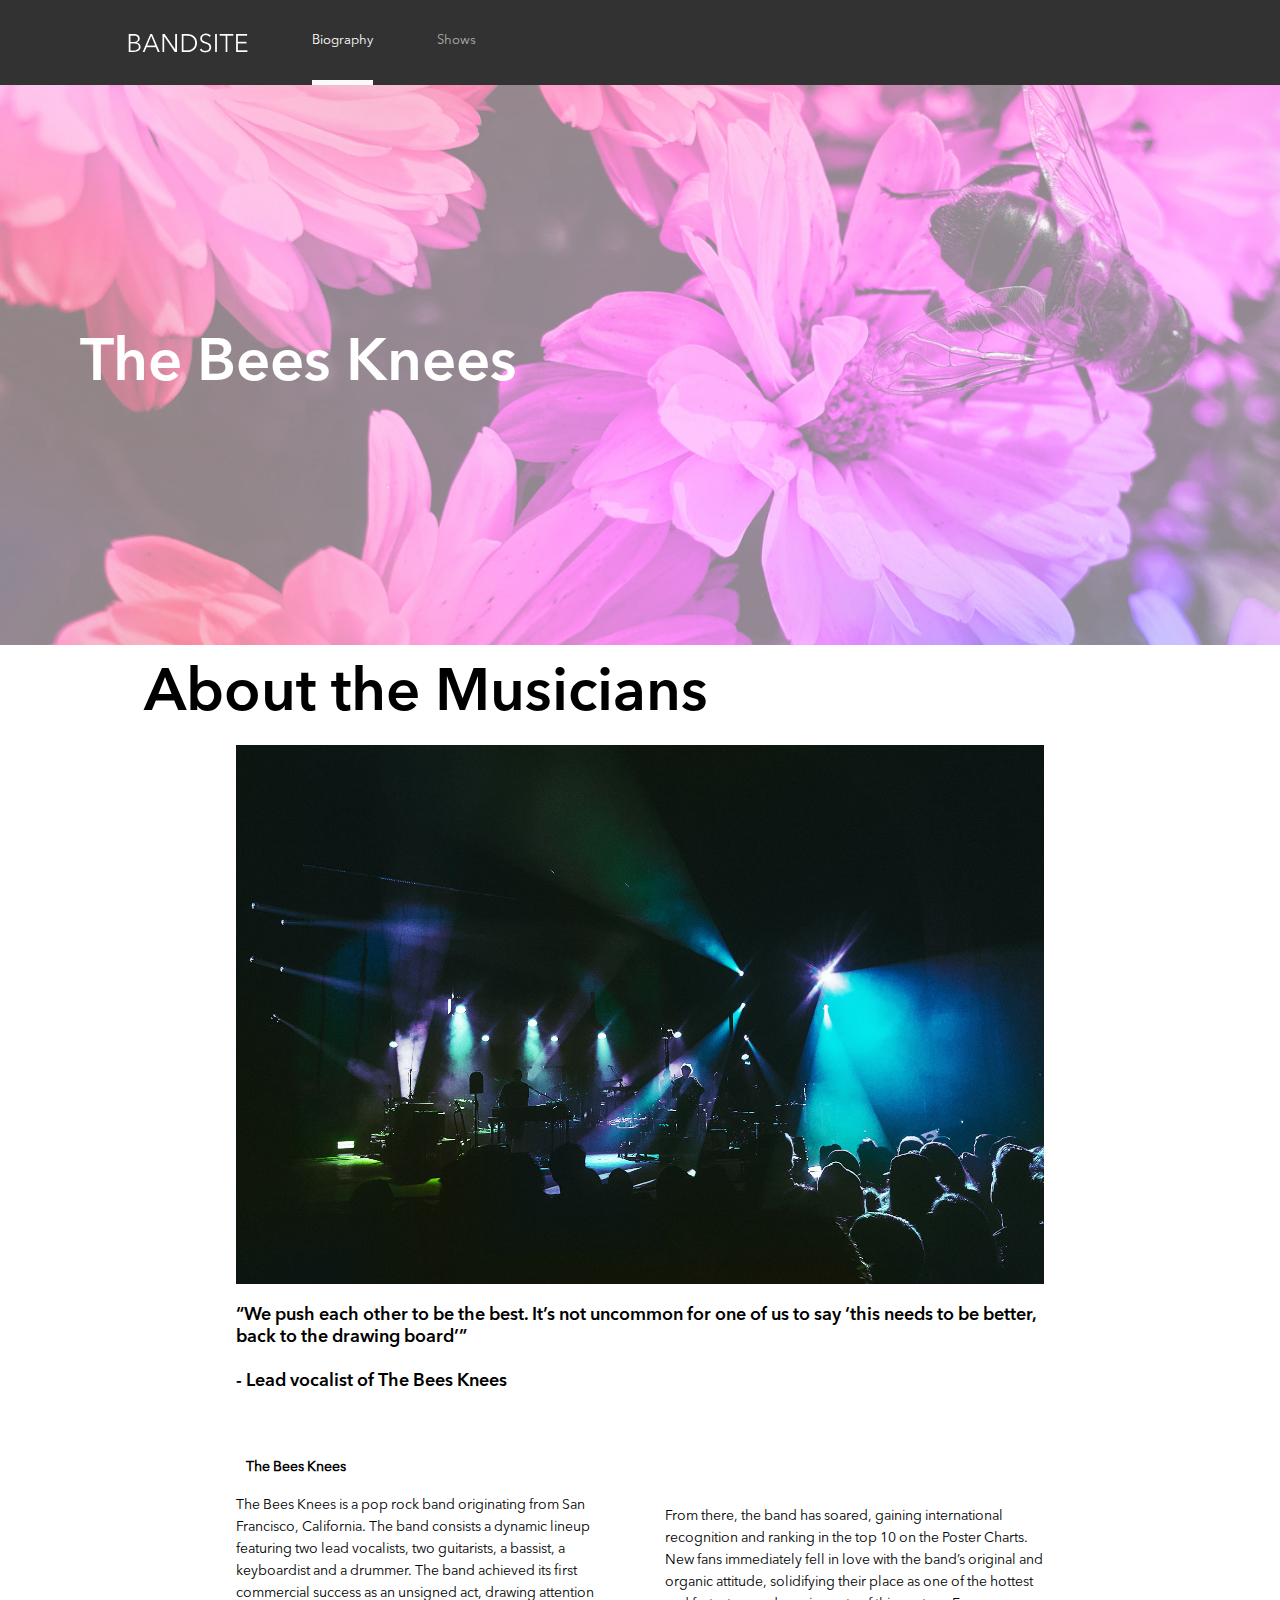
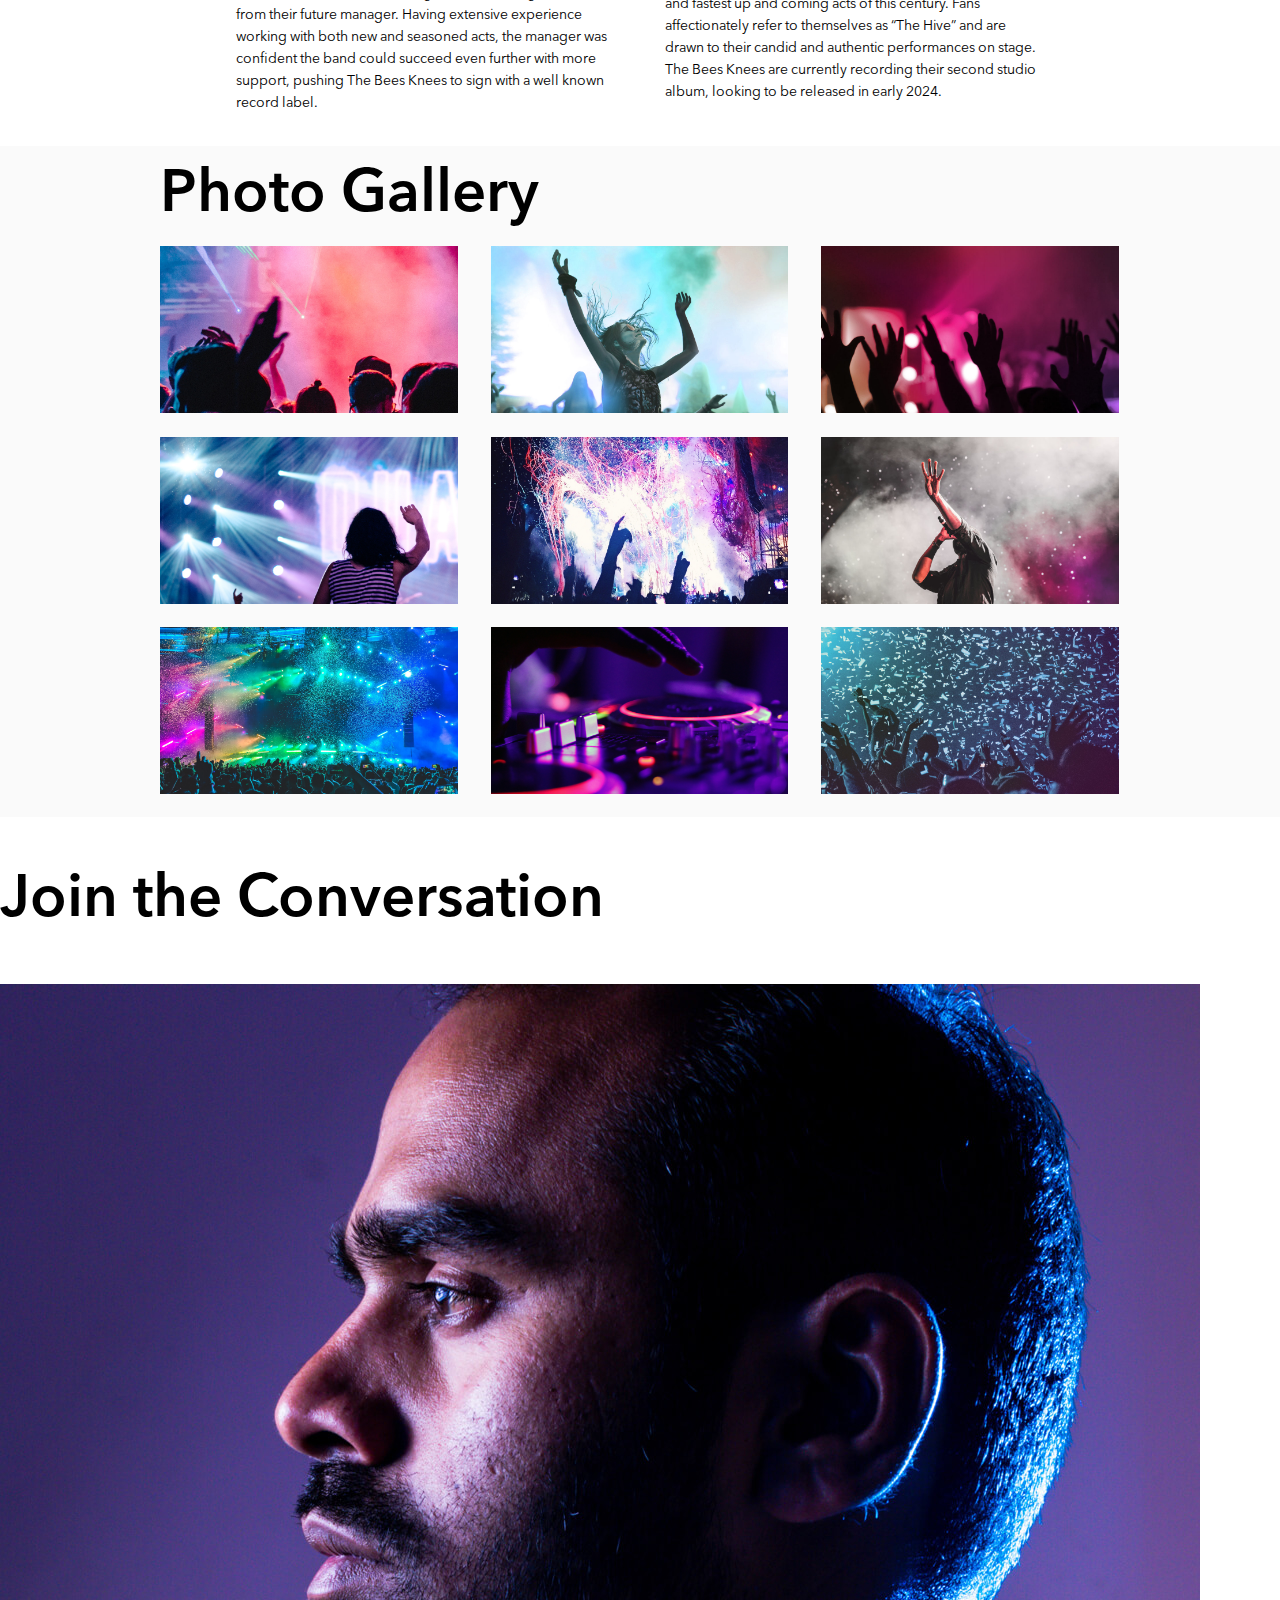
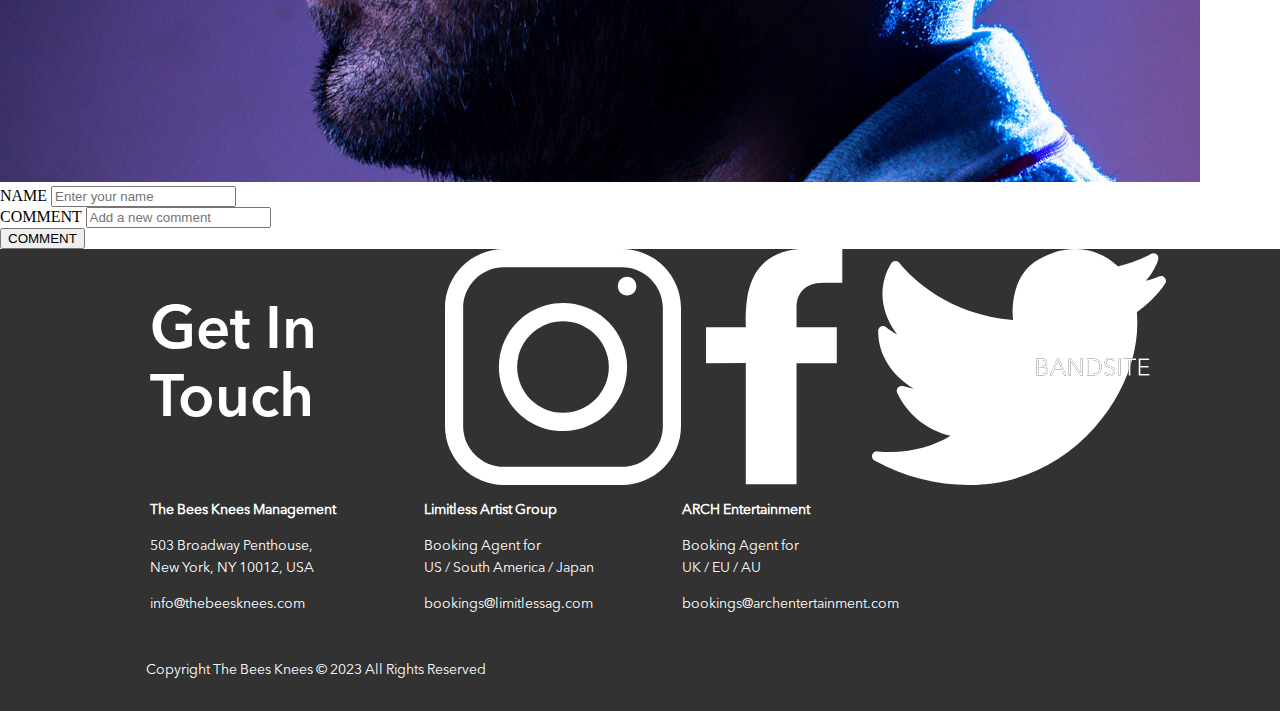
==== commit 67850b70: "first try with script, add html comment secton" ====
--- a/index.html
+++ b/index.html
@@ -76,6 +76,21 @@
             </div>
         </div>
     </section>
+    <section>
+        <h2>Join the Conversation</h2>
+        <img src="/assets/images/Mohan-muruge.jpg" alt="Mohan-muruge">
+        <form id="add-user-form" class="form">
+            <div class="form__input-wrapper">
+                <label for="user-name">NAME</label>
+                <input placeholder="Enter your name" class="form__input" id="user-name" type="text" name="name">
+            </div>
+            <div class="form__input-wrapper">
+                <label for="user-comment">COMMENT</label>
+                <input placeholder="Add a new comment" class="form__input" id="user-comment" type="text" name="comment">
+            </div>
+            <button>COMMENT</button>
+        </form>
+    </section>
     <footer class="main__footer">
         <div class="main__footer__social">
             <h2>Get In Touch</h2>
--- a/styles/scss/css/bio.css
+++ b/styles/scss/css/bio.css
@@ -72,8 +72,9 @@
 }
 @media (min-width: 1279px) {
   h2 {
-    font-size: 2.25rem;
-    line-height: 2.75rem;
+    font-family: "Avenir Demi", sans-serif;
+    font-size: 3.75rem;
+    line-height: 4.25rem;
   }
 }
 
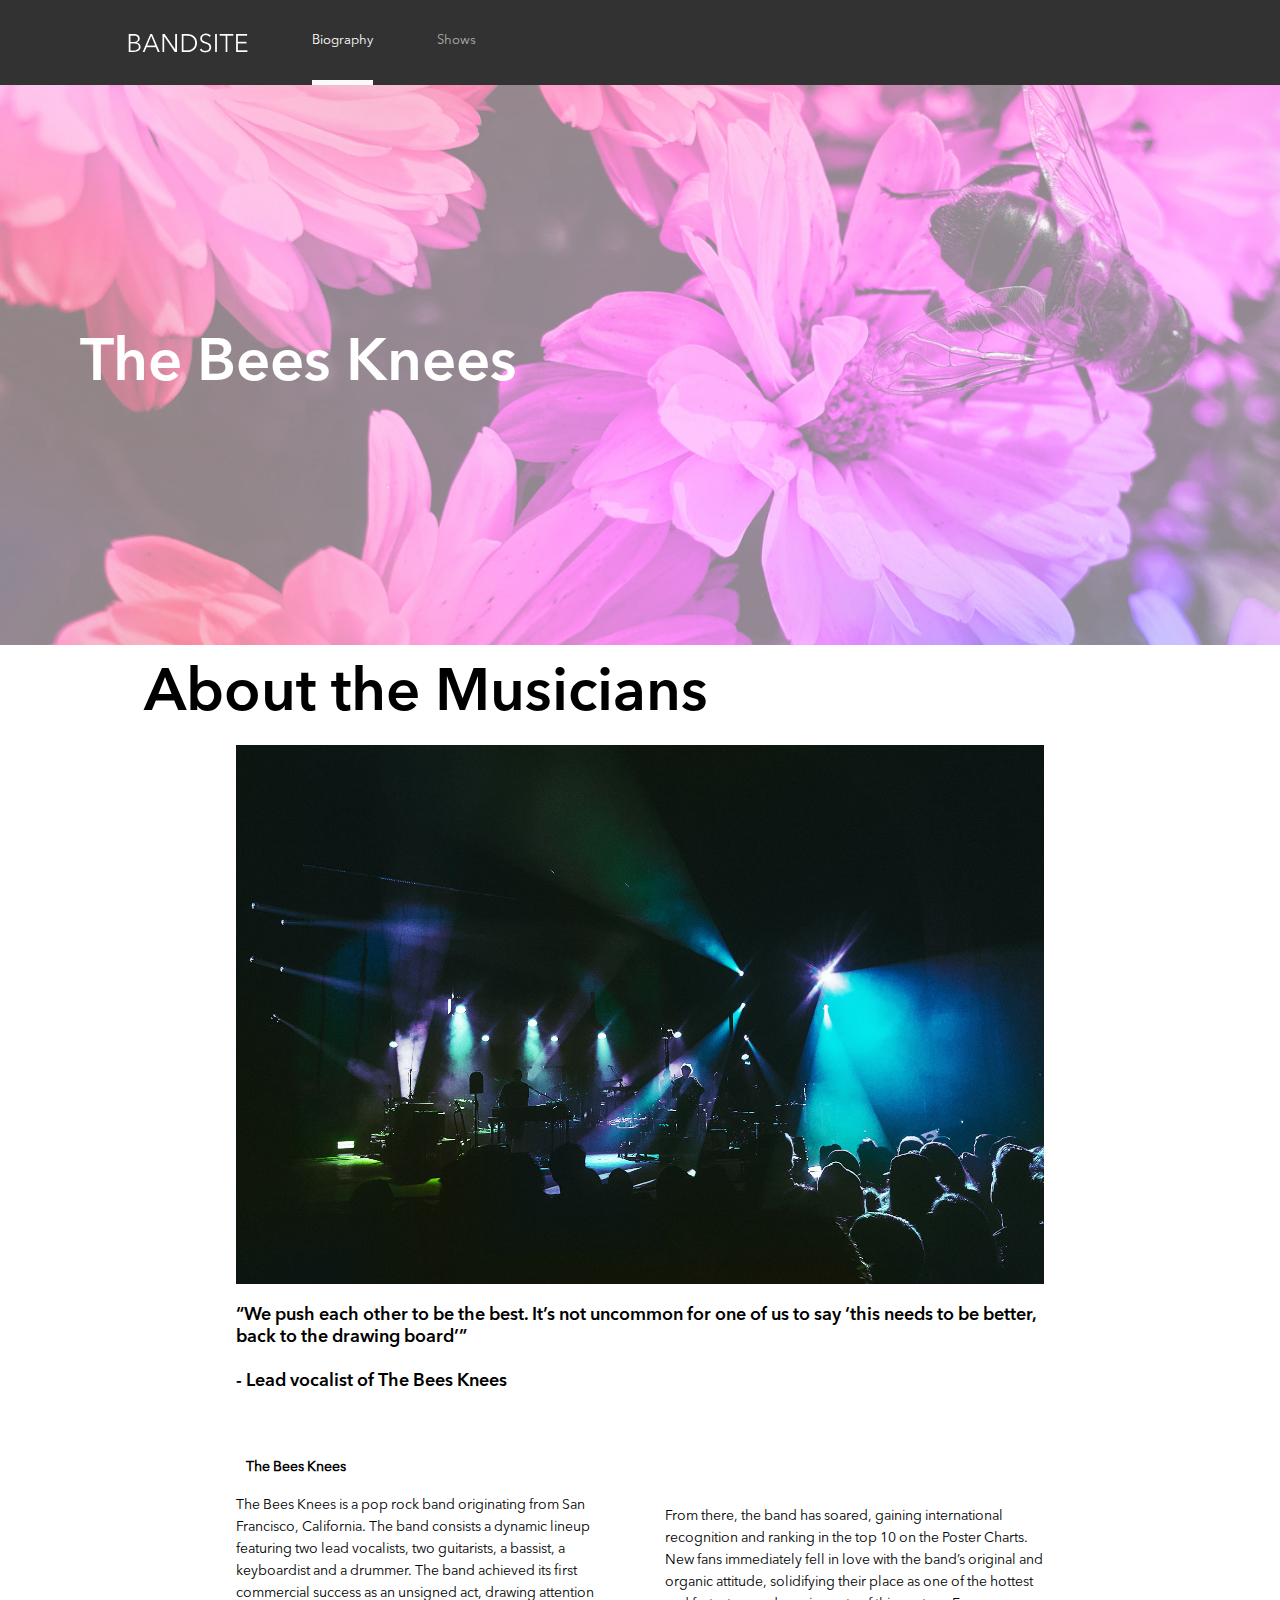
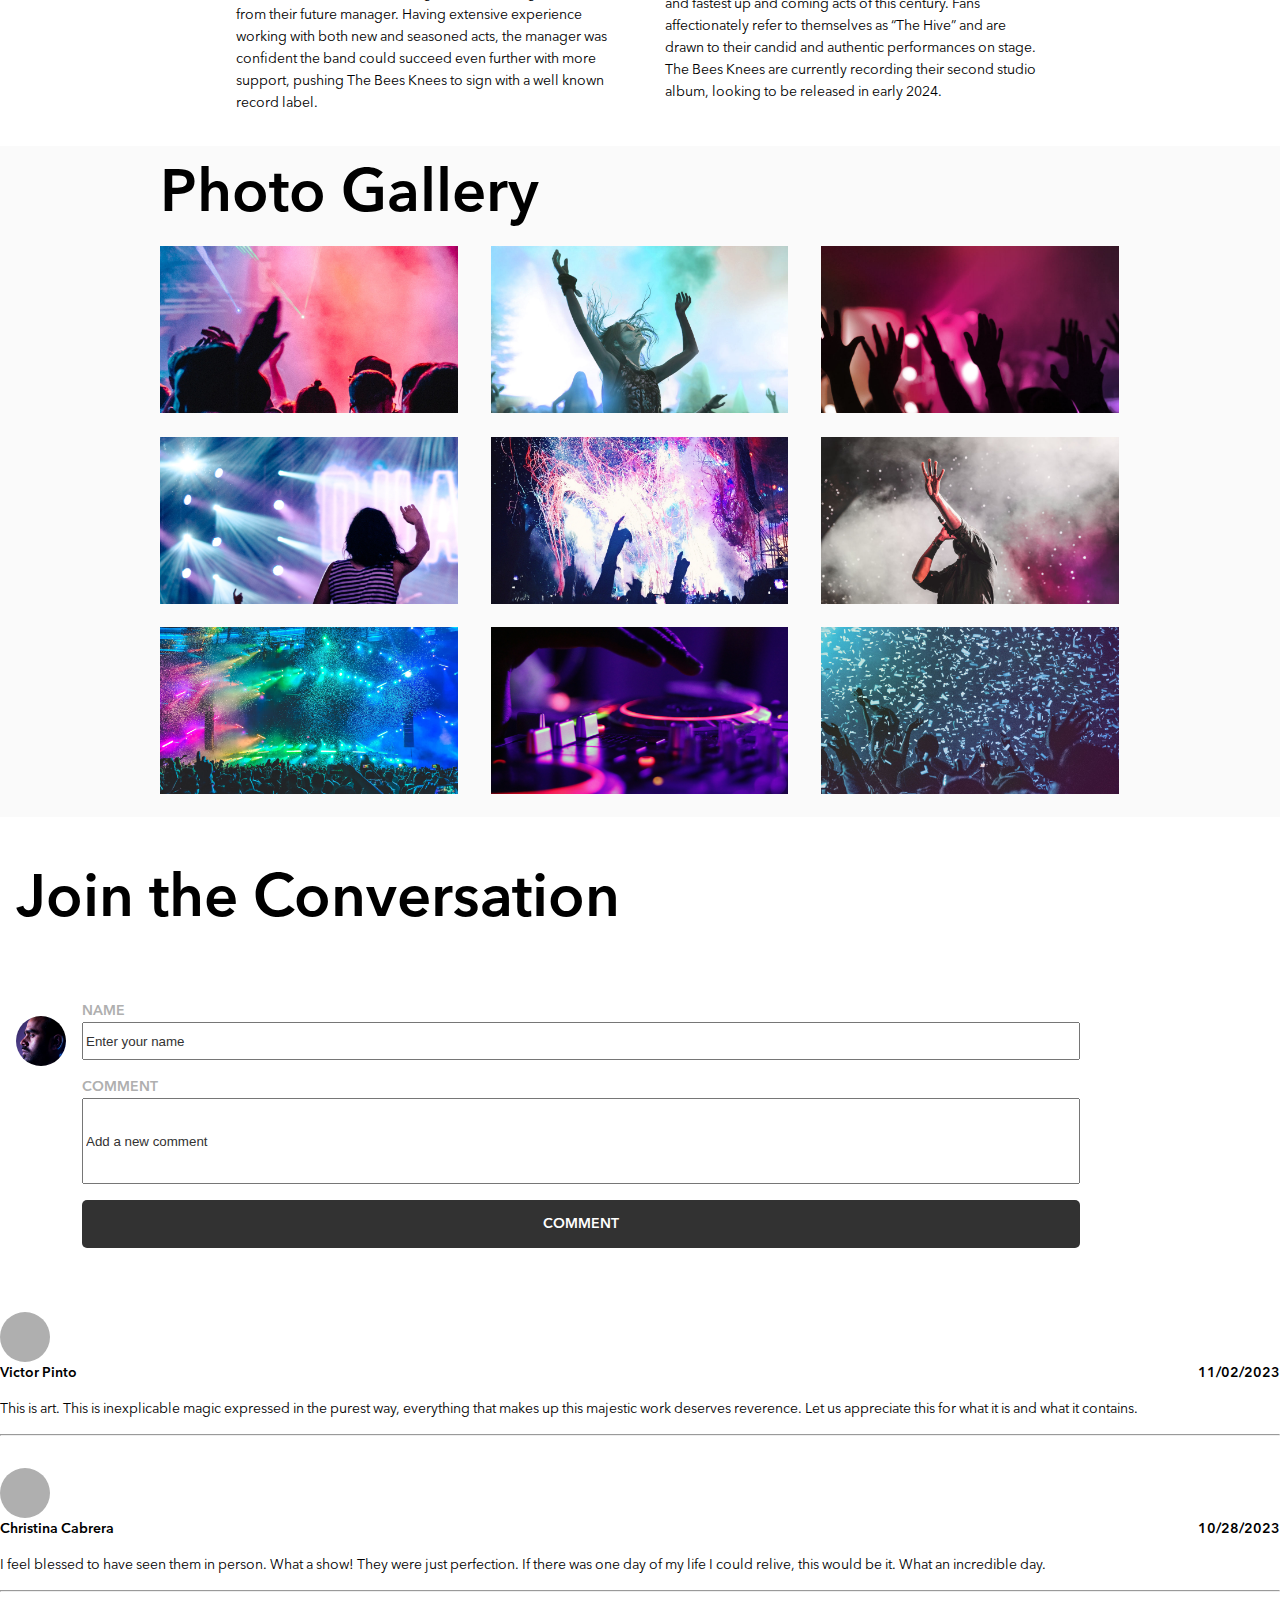
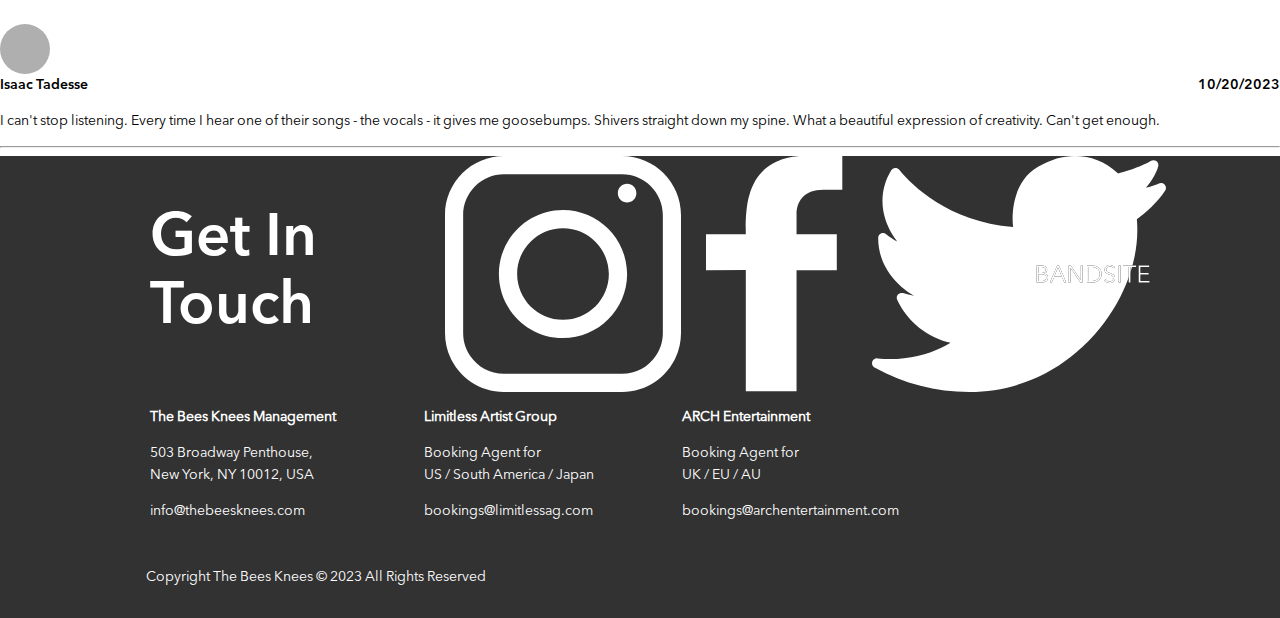
==== commit c14fe3fd: "add js to index, add styles" ====
--- a/index.html
+++ b/index.html
@@ -1,18 +1,22 @@
 <!DOCTYPE html>
 <html lang="en">
+
 <head>
     <meta charset="UTF-8">
     <meta name="viewport" content="width=device-width, initial-scale=1.0">
-    <link href="/styles/scss/css/bio.css"  rel="stylesheet">
+    <link href="/styles/scss/css/bio.css" rel="stylesheet">
     <title>Bandsite</title>
 </head>
+
 <body>
     <header class="header">
         <a href="/index.html"><img src="/assets/logos/Logo-bandsite.svg" alt="logo" class="header__image"></a>
         <nav classs="header__nav-bar">
             <ul class="header__nav-bar__list">
-                <li class="header__nav-bar__list__item1 header__nav-bar__list--active"><a style="color:#FFFFFF" href="/index.html">Biography</a></li>
-                <li class="header__nav-bar__list__item2 header__nav-bar__list--inactive"><a style="color:#AFAFAF" href="/pages/shows.html">Shows</a></li>
+                <li class="header__nav-bar__list__item1 header__nav-bar__list--active"><a style="color:#FFFFFF"
+                        href="/index.html">Biography</a></li>
+                <li class="header__nav-bar__list__item2 header__nav-bar__list--inactive"><a style="color:#AFAFAF"
+                        href="/pages/shows.html">Shows</a></li>
             </ul>
         </nav>
     </header>
@@ -20,76 +24,99 @@
         <div class="hero">
             <h1 class="hero__heading">The Bees Knees</h1>
         </div>
-        
+
     </section>
     <main class="info">
         <h2 class="info__heading">About the Musicians</h2>
         <figure class="info__figure">
             <img class="info__figure__band-img" src="/assets/images/band.jpg" alt="band image">
-            <figcaptions class="info__figure__captions">“We push each other to be the best. It’s not uncommon for one of us to say ‘this needs to be better, back to the drawing board’” <br /><br />- Lead vocalist of The Bees Knees</figcaptions>
+            <figcaptions class="info__figure__captions">“We push each other to be the best. It’s not uncommon for one of
+                us to say ‘this needs to be better, back to the drawing board’” <br /><br />- Lead vocalist of The Bees
+                Knees</figcaptions>
         </figure>
         <div class="subheader__container">
-        <h3 class="subheader__container__heading">The Bees Knees</h3>
+            <h3 class="subheader__container__heading">The Bees Knees</h3>
             <div class="subheader__container__paragraphs">
-                <p class="subheader__container__paragraphs__1">The Bees Knees is a pop rock band originating from San Francisco, California. 
-                The band consists a dynamic lineup featuring two lead vocalists, two guitarists, a bassist, a keyboardist and a drummer. 
-                The band achieved its first commercial success as an unsigned act, drawing attention from their future manager. 
-                Having extensive experience working with both new and seasoned acts, the manager was confident the band could 
-                succeed even further with more support, pushing The Bees Knees to sign with a well known record label.</p>
-                <p class="subheader__container__paragraphs__2">From there, the band has soared, gaining international recognition and ranking in the top 10 on the Poster Charts. 
-                New fans immediately fell in love with the band’s original and organic attitude, solidifying their place as one of 
-                the hottest and fastest up and coming acts of this century. Fans affectionately refer to themselves as “The Hive” 
-                and are drawn to their candid and authentic performances on stage. The Bees Knees are currently recording 
-                their second studio album, looking to be released in early 2024.</p>
+                <p class="subheader__container__paragraphs__1">The Bees Knees is a pop rock band originating from San
+                    Francisco, California.
+                    The band consists a dynamic lineup featuring two lead vocalists, two guitarists, a bassist, a
+                    keyboardist and a drummer.
+                    The band achieved its first commercial success as an unsigned act, drawing attention from their
+                    future manager.
+                    Having extensive experience working with both new and seasoned acts, the manager was confident the
+                    band could
+                    succeed even further with more support, pushing The Bees Knees to sign with a well known record
+                    label.</p>
+                <p class="subheader__container__paragraphs__2">From there, the band has soared, gaining international
+                    recognition and ranking in the top 10 on the Poster Charts.
+                    New fans immediately fell in love with the band’s original and organic attitude, solidifying their
+                    place as one of
+                    the hottest and fastest up and coming acts of this century. Fans affectionately refer to themselves
+                    as “The Hive”
+                    and are drawn to their candid and authentic performances on stage. The Bees Knees are currently
+                    recording
+                    their second studio album, looking to be released in early 2024.</p>
             </div>
-        </div> 
+        </div>
     </main>
     <section class="gallery">
         <h2 class="gallery__header">Photo Gallery</h2>
-            <div class="gallery__container">
-                <div class="gallery__container__item">
-                    <img class="gallery__container__item__photo" src="/assets/images/Photo-gallery-1.jpg" alt="image dancing people">
-                </div>
-                <div class="gallery__container__item">
-                    <img class="gallery__container__item__photo" src="/assets/images/Photo-gallery-2.jpg" alt="image dancing woman">
-                </div>
-                <div class="gallery__container__item">
-                    <img class="gallery__container__item__photo" src="/assets/images/Photo-gallery-3.jpg" alt="dance floor">
-                </div>
-                <div class="gallery__container__item">
-                    <img class="gallery__container__item__photo" src="/assets/images/Photo-gallery-4.jpg" alt="dancing people">
-                </div>
-                <div class="gallery__container__item">
-                    <img class="gallery__container__item__photo" src="/assets/images/Photo-gallery-5.jpg" alt="dance floor">
-                </div>
-                <div class="gallery__container__item">
-                    <img class="gallery__container__item__photo" src="/assets/images/Photo-gallery-6.jpg" alt="singer">
-                </div>
-                <div class="gallery__container__item">
-                    <img class="gallery__container__item__photo" src="/assets/images/Photo-gallery-7.jpg" alt="dance floor">
-                </div>
-                <div class="gallery__container__item">
-                    <img class="gallery__container__item__photo" src="/assets/images/Photo-gallery-8.jpg" alt="artist">
-                </div>
-                <div class="gallery__container__item">
-                    <img class="gallery__container__item__photo" src="/assets/images/Photo-gallery-9.jpg" alt="dance floor">
+        <div class="gallery__container">
+            <div class="gallery__container__item">
+                <img class="gallery__container__item__photo" src="/assets/images/Photo-gallery-1.jpg"
+                    alt="image dancing people">
+            </div>
+            <div class="gallery__container__item">
+                <img class="gallery__container__item__photo" src="/assets/images/Photo-gallery-2.jpg"
+                    alt="image dancing woman">
+            </div>
+            <div class="gallery__container__item">
+                <img class="gallery__container__item__photo" src="/assets/images/Photo-gallery-3.jpg" alt="dance floor">
+            </div>
+            <div class="gallery__container__item">
+                <img class="gallery__container__item__photo" src="/assets/images/Photo-gallery-4.jpg"
+                    alt="dancing people">
+            </div>
+            <div class="gallery__container__item">
+                <img class="gallery__container__item__photo" src="/assets/images/Photo-gallery-5.jpg" alt="dance floor">
+            </div>
+            <div class="gallery__container__item">
+                <img class="gallery__container__item__photo" src="/assets/images/Photo-gallery-6.jpg" alt="singer">
+            </div>
+            <div class="gallery__container__item">
+                <img class="gallery__container__item__photo" src="/assets/images/Photo-gallery-7.jpg" alt="dance floor">
+            </div>
+            <div class="gallery__container__item">
+                <img class="gallery__container__item__photo" src="/assets/images/Photo-gallery-8.jpg" alt="artist">
+            </div>
+            <div class="gallery__container__item">
+                <img class="gallery__container__item__photo" src="/assets/images/Photo-gallery-9.jpg" alt="dance floor">
             </div>
         </div>
     </section>
-    <section>
-        <h2>Join the Conversation</h2>
-        <img src="/assets/images/Mohan-muruge.jpg" alt="Mohan-muruge">
-        <form id="add-user-form" class="form">
-            <div class="form__input-wrapper">
-                <label for="user-name">NAME</label>
-                <input placeholder="Enter your name" class="form__input" id="user-name" type="text" name="name">
+    <section class="conv">
+        <h2 class="conv__heading">Join the Conversation</h2>
+        <p id="add-user-form-errors"></p>
+        <div class="conv__wrapper">
+            <div class="conv__wrapper__container">
+                <img class="conv__wrapper__container__img" src="/assets/images/Mohan-muruge.jpg" alt="Mohan-muruge">
             </div>
-            <div class="form__input-wrapper">
-                <label for="user-comment">COMMENT</label>
-                <input placeholder="Add a new comment" class="form__input" id="user-comment" type="text" name="comment">
-            </div>
-            <button>COMMENT</button>
-        </form>
+            <form id="add-user-form" class="form">
+                <div class="form__container">
+                    <label class="form__label" for="user-name">NAME</label>
+                    <input placeholder="Enter your name" class="form__input" id="user-name" type="name" name="name">
+                </div>
+                <div class="form__container">
+                    <label class="form__label" for="user-comment">COMMENT</label>
+                    <input placeholder="Add a new comment" class="form__input" id="user-comment" type="text"
+                        name="text">
+                </div>
+                <button type="submit" class="form__btn">COMMENT</button>
+            </form>
+        </div>
+    </section>
+    <section class="comments">
+        <div class="comments__section"></div>
     </section>
     <footer class="main__footer">
         <div class="main__footer__social">
@@ -99,13 +126,13 @@
                 <img src="/assets/icons/SVG/Icon-facebook.svg" alt="">
                 <img src="/assets/icons/SVG/Icon-twitter.svg" alt="">
             </div>
-            <img class="main__footer__social__logo--right-angle" src="/assets/logos/Logo-bandsite.svg" alt="logo"> 
+            <img class="main__footer__social__logo--right-angle" src="/assets/logos/Logo-bandsite.svg" alt="logo">
         </div>
         <div class="main__footer__container">
             <div class="main__footer__address">
                 <h3>The Bees Knees Management</h3>
                 <p class="main__footer__address main__footer--no-margin">503 Broadway Penthouse,</p>
-                <p class="main__footer__address main__footer--no-margin">New York, NY 10012, USA</p>   
+                <p class="main__footer__address main__footer--no-margin">New York, NY 10012, USA</p>
                 <p>info@thebeesknees.com</p>
             </div>
             <div class="main__footer__contact1">
--- a/styles/scss/css/bio.css
+++ b/styles/scss/css/bio.css
@@ -88,6 +88,12 @@
   font-family: "Avenir Regular", sans-serif;
   font-size: 0.813rem;
   line-height: 1.125rem;
+}
+
+label {
+  font-family: "Avenir Demi", sans-serif;
+  font-size: 0.875rem;
+  line-height: 1.375rem;
 }
 
 .header {
@@ -351,6 +357,81 @@
   padding: 0 0rem 1rem 0rem;
   width: 100%;
   margin: 0px;
+}
+
+.conv__heading {
+  padding-left: 1rem;
+}
+.conv__wrapper {
+  margin: 1rem;
+  display: flex;
+  flex-direction: row;
+}
+.conv__wrapper__container {
+  display: flex;
+  justify-content: center;
+}
+.conv__wrapper__container__img {
+  object-fit: cover;
+  width: 50px;
+  height: 50px;
+  border-radius: 50%;
+  margin-top: 2rem;
+}
+
+.form {
+  margin: 1rem;
+  width: 80%;
+}
+.form__container {
+  display: flex;
+  flex-direction: column;
+  margin-bottom: 1rem;
+}
+.form__label {
+  color: #AFAFAF;
+}
+.form #user-name {
+  height: 2rem;
+}
+.form #user-comment {
+  height: 5rem;
+}
+.form ::placeholder {
+  color: #323232;
+}
+.form__btn {
+  font-family: "Avenir Demi", sans-serif;
+  font-size: 0.875rem;
+  line-height: 1.25rem;
+  font-weight: 700;
+  color: #FFFFFF;
+  background-color: #323232;
+  border: none;
+  border-radius: 5px;
+  width: 100%;
+  height: 3rem;
+  text-align: center;
+}
+
+.comments {
+  display: flex;
+  flex-direction: column;
+}
+.comments__avatar {
+  background-color: #AFAFAF;
+  width: 50px;
+  height: 50px;
+  border-radius: 50%;
+  margin-top: 2rem;
+}
+.comments__section .lable__wrapper {
+  display: flex;
+  flex-direction: row;
+  justify-content: space-between;
+}
+.comments__section .lable__wrapper__name {
+  color: #323232;
 }
 
 @media (min-width: 768px) {
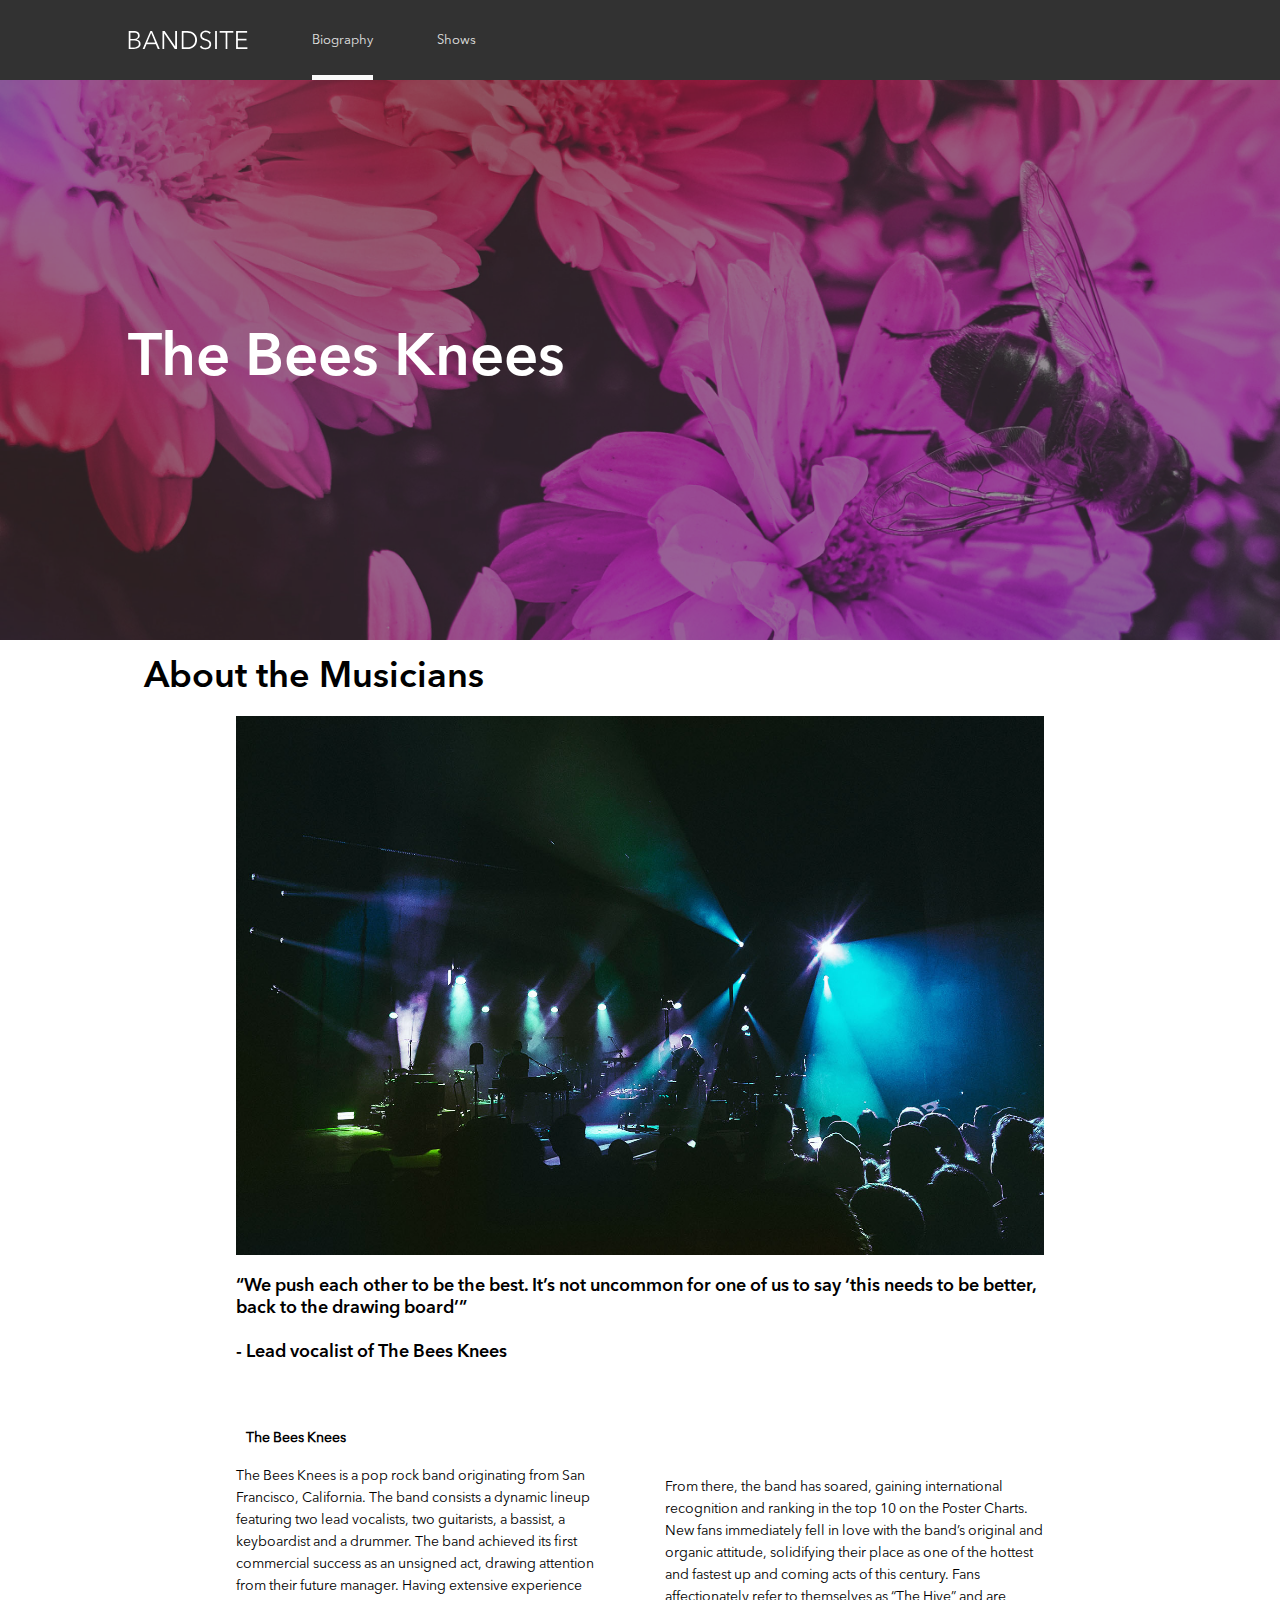
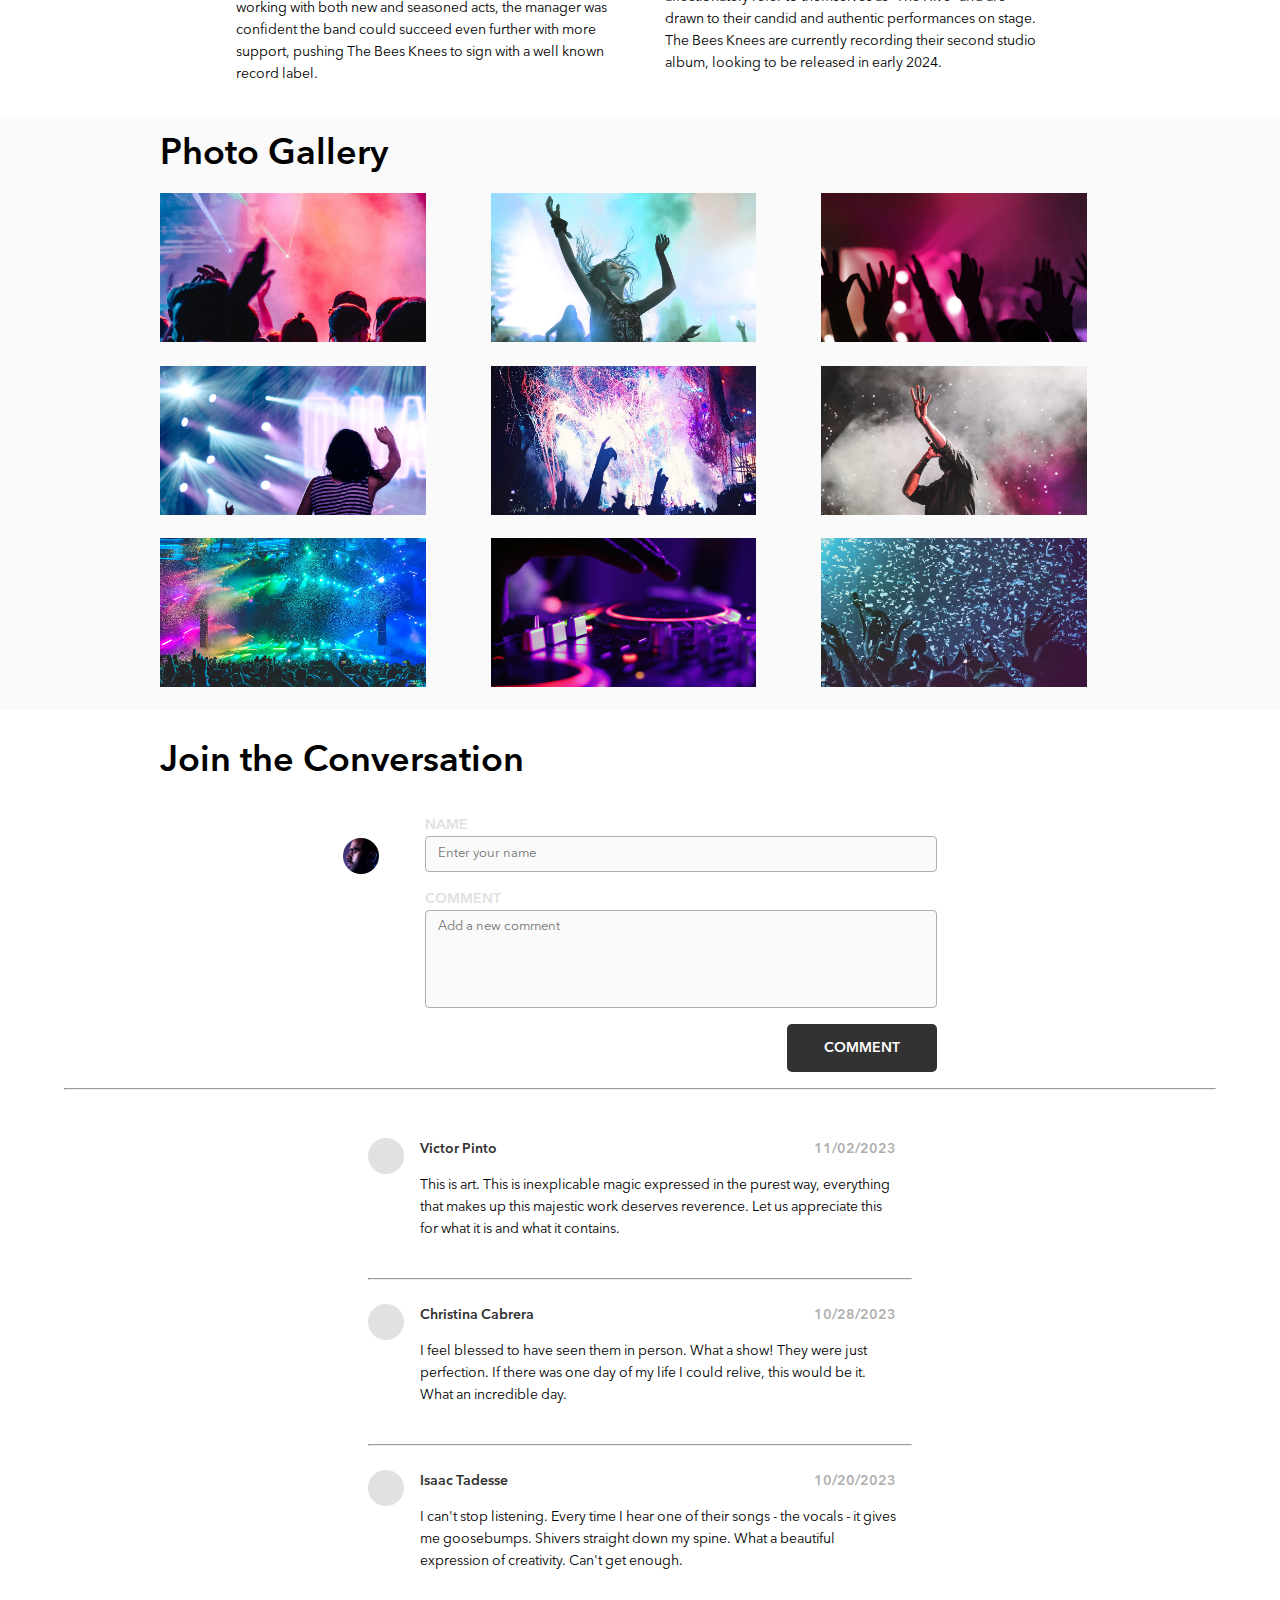
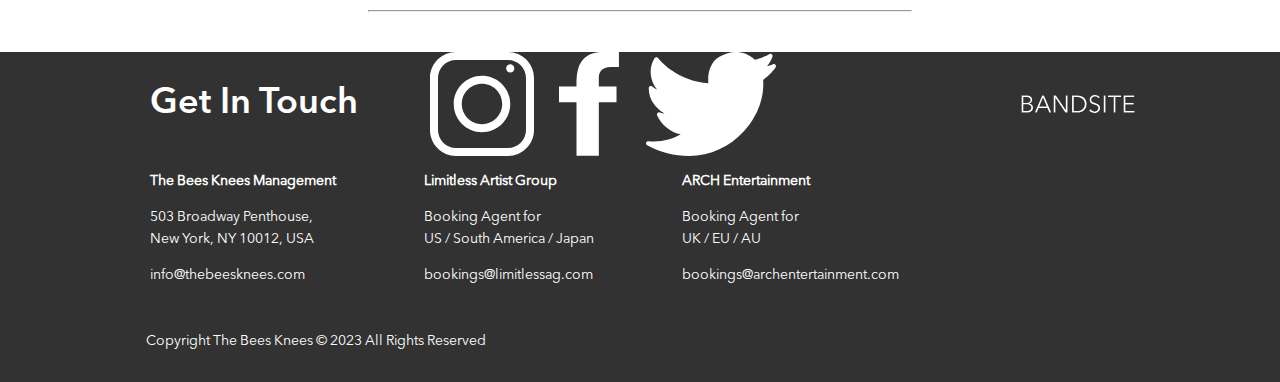
==== commit 7f21a1eb: "add styles, js, check index and shows" ====
--- a/index.html
+++ b/index.html
@@ -13,10 +13,8 @@
         <a href="/index.html"><img src="/assets/logos/Logo-bandsite.svg" alt="logo" class="header__image"></a>
         <nav classs="header__nav-bar">
             <ul class="header__nav-bar__list">
-                <li class="header__nav-bar__list__item1 header__nav-bar__list--active"><a style="color:#FFFFFF"
-                        href="/index.html">Biography</a></li>
-                <li class="header__nav-bar__list__item2 header__nav-bar__list--inactive"><a style="color:#AFAFAF"
-                        href="/pages/shows.html">Shows</a></li>
+                <li class="header__nav-bar__list__item1 header__nav-bar__list--active"><a href="/index.html">Biography</a></li>
+                <li class="header__nav-bar__list__item2 header__nav-bar__list--inactive"><a href="/pages/shows.html">Shows</a></li>
             </ul>
         </nav>
     </header>
@@ -103,17 +101,18 @@
             </div>
             <form id="add-user-form" class="form">
                 <div class="form__container">
-                    <label class="form__label" for="user-name">NAME</label>
-                    <input placeholder="Enter your name" class="form__input" id="user-name" type="name" name="name">
+                    <label class="form__container__label" for="user-name">NAME</label>
+                    <input placeholder="Enter your name" class="form__container__input" id="user-name" type="name" name="name">
                 </div>
                 <div class="form__container">
-                    <label class="form__label" for="user-comment">COMMENT</label>
-                    <input placeholder="Add a new comment" class="form__input" id="user-comment" type="text"
+                    <label class="form__container__label" for="user-comment">COMMENT</label>
+                    <input placeholder="Add a new comment" class="form__container__input" id="user-comment" type="text"
                         name="text">
                 </div>
-                <button type="submit" class="form__btn">COMMENT</button>
+                <button type="submit" class="form__btn">COMMENT</button> 
             </form>
         </div>
+        <hr>
     </section>
     <section class="comments">
         <div class="comments__section"></div>
--- a/styles/scss/css/bio.css
+++ b/styles/scss/css/bio.css
@@ -13,6 +13,10 @@
   src: url("/assets/fonts/AvenirNextLTPro-Bold.otf") format("truetype");
   font-weight: 700;
 }
+*, *::before, *::after {
+  box-sizing: border-box;
+}
+
 body {
   margin: 0;
 }
@@ -72,9 +76,8 @@
 }
 @media (min-width: 1279px) {
   h2 {
-    font-family: "Avenir Demi", sans-serif;
-    font-size: 3.75rem;
-    line-height: 4.25rem;
+    font-size: 2.25rem;
+    line-height: 2.75rem;
   }
 }
 
@@ -90,10 +93,45 @@
   line-height: 1.125rem;
 }
 
-label {
+a {
+  color: #E1E1E1;
+}
+
+a.header__nav-bar__list--inactive {
+  color: #E1E1E1;
+}
+
+a:hover {
+  color: #FFFFFF;
+  padding-bottom: 26px;
+  border-bottom: 5px solid #FAFAFA;
+}
+
+.form__container__input {
+  font-family: "Avenir Regular", sans-serif;
+  font-size: 0.813rem;
+  line-height: 1.125rem;
+}
+
+.form__container__label {
   font-family: "Avenir Demi", sans-serif;
   font-size: 0.875rem;
   line-height: 1.375rem;
+  color: #E1E1E1;
+}
+
+.label__wrapper__name {
+  font-family: "Avenir Demi", sans-serif;
+  font-size: 0.875rem;
+  line-height: 1.375rem;
+  color: #323232;
+}
+
+.label__wrapper__timestamp {
+  font-family: "Avenir Demi", sans-serif;
+  font-size: 0.875rem;
+  line-height: 1.375rem;
+  color: #AFAFAF;
 }
 
 .header {
@@ -126,13 +164,8 @@
   text-align: center;
 }
 .header__nav-bar__list--active {
+  color: #FFFFFF;
   border-bottom: 5px solid #FAFAFA;
-}
-.header__nav-bar__list--color {
-  color: #FFFFFF;
-}
-.header__nav-bar__list--color {
-  color: #AFAFAF;
 }
 
 @media (min-width: 768px) {
@@ -182,6 +215,39 @@
   }
 }
 
+.hero {
+  background-size: cover;
+  background-repeat: no-repeat;
+  display: flex;
+  flex-direction: column;
+  height: 23rem;
+  width: 100%;
+  justify-content: center;
+  align-items: flex-start;
+  padding-left: 1rem;
+  position: relative;
+}
+.hero::before {
+  content: "";
+  position: absolute;
+  top: 0;
+  left: 0;
+  width: 100%;
+  height: 23rem;
+  background-color: #323232;
+  opacity: 50%;
+}
+
+@media (min-width: 768px) {
+  .hero::before {
+    height: 30rem;
+  }
+}
+@media (min-width: 1279px) {
+  .hero::before {
+    height: 35rem;
+  }
+}
 .main__footer {
   background-color: #323232;
   color: #FFFFFF;
@@ -276,19 +342,12 @@
 }
 .hero {
   background-image: url(/assets/images/hero-bio.jpg);
-  background-position: center center;
-  background-size: cover;
-  background-repeat: no-repeat;
-  display: flex;
-  width: 100%;
-  height: 15rem;
-  opacity: 50%;
-  align-items: center;
 }
 .hero__heading {
   text-align: left;
   color: #FFFFFF;
   padding-left: 1rem;
+  z-index: 1;
 }
 
 .info {
@@ -366,6 +425,7 @@
   margin: 1rem;
   display: flex;
   flex-direction: row;
+  justify-content: center;
 }
 .conv__wrapper__container {
   display: flex;
@@ -373,32 +433,32 @@
 }
 .conv__wrapper__container__img {
   object-fit: cover;
-  width: 50px;
-  height: 50px;
+  width: 2.25rem;
+  height: 2.25rem;
   border-radius: 50%;
-  margin-top: 2rem;
+  margin-top: 1.5rem;
 }
 
 .form {
-  margin: 1rem;
+  margin: 0 auto;
   width: 80%;
+  border-radius: 4px;
 }
 .form__container {
   display: flex;
   flex-direction: column;
   margin-bottom: 1rem;
 }
-.form__label {
-  color: #AFAFAF;
-}
-.form #user-name {
-  height: 2rem;
-}
-.form #user-comment {
-  height: 5rem;
-}
-.form ::placeholder {
-  color: #323232;
+.form__container__input {
+  padding-left: 12px;
+  height: 2.25rem;
+  background-color: #FAFAFA;
+  border-radius: 4px;
+  border: 1px solid #AFAFAF;
+}
+.form__container #user-comment {
+  padding-top: 1rem;
+  padding-bottom: 5rem;
 }
 .form__btn {
   font-family: "Avenir Demi", sans-serif;
@@ -413,25 +473,38 @@
   height: 3rem;
   text-align: center;
 }
+.form__btn:hover {
+  background-color: #000000;
+}
+
+.form__container__input:focus {
+  border: 1px solid #323232;
+}
 
 .comments {
   display: flex;
   flex-direction: column;
 }
+.comments__section {
+  margin: 1rem;
+}
+.comments__section .article__wrapper {
+  display: flex;
+}
 .comments__avatar {
-  background-color: #AFAFAF;
-  width: 50px;
-  height: 50px;
+  background-color: #E1E1E1;
+  width: 2.25rem;
+  height: 2.25rem;
   border-radius: 50%;
-  margin-top: 2rem;
+  margin-top: 1rem;
+}
+.comments__section__wrapper2 {
+  margin: 1rem;
 }
 .comments__section .lable__wrapper {
   display: flex;
   flex-direction: row;
   justify-content: space-between;
-}
-.comments__section .lable__wrapper__name {
-  color: #323232;
 }
 
 @media (min-width: 768px) {
@@ -497,6 +570,37 @@
     padding: 0 0rem 1.5rem 0rem;
     width: 90%;
   }
+  .conv__heading {
+    padding-left: 2rem;
+  }
+  .conv__wrapper {
+    justify-content: space-around;
+    margin: 1rem 7rem;
+  }
+  .conv hr {
+    margin: 0 auto;
+    width: 80%;
+  }
+  .form {
+    margin: 0;
+  }
+  .form__btn {
+    background-color: #323232;
+    width: 150px;
+    float: right;
+  }
+  .form__btn:hover {
+    background-color: #000000;
+  }
+  .comments {
+    margin: 1rem 3rem 1rem 3rem;
+  }
+  .comments__section {
+    margin: 1rem 7rem;
+  }
+  .comments__section__wrapper2 {
+    margin: 1rem;
+  }
 }
 @media (min-width: 1279px) {
   .hero {
@@ -506,7 +610,7 @@
     font-family: "Avenir Demi", sans-serif;
     font-size: 3.75rem;
     line-height: 4.25rem;
-    padding-left: 5rem;
+    padding-left: 7rem;
   }
   .info {
     width: 80%;
@@ -566,4 +670,17 @@
     padding: 0 1rem 1.2rem 1rem;
     width: 90%;
   }
+  .conv__heading {
+    padding-left: 10rem;
+  }
+  .conv__wrapper {
+    margin: 1rem 20rem;
+  }
+  .conv hr {
+    margin: 0 auto;
+    width: 90%;
+  }
+  .comments__section {
+    margin: 1rem 20rem;
+  }
 }/*# sourceMappingURL=bio.css.map */